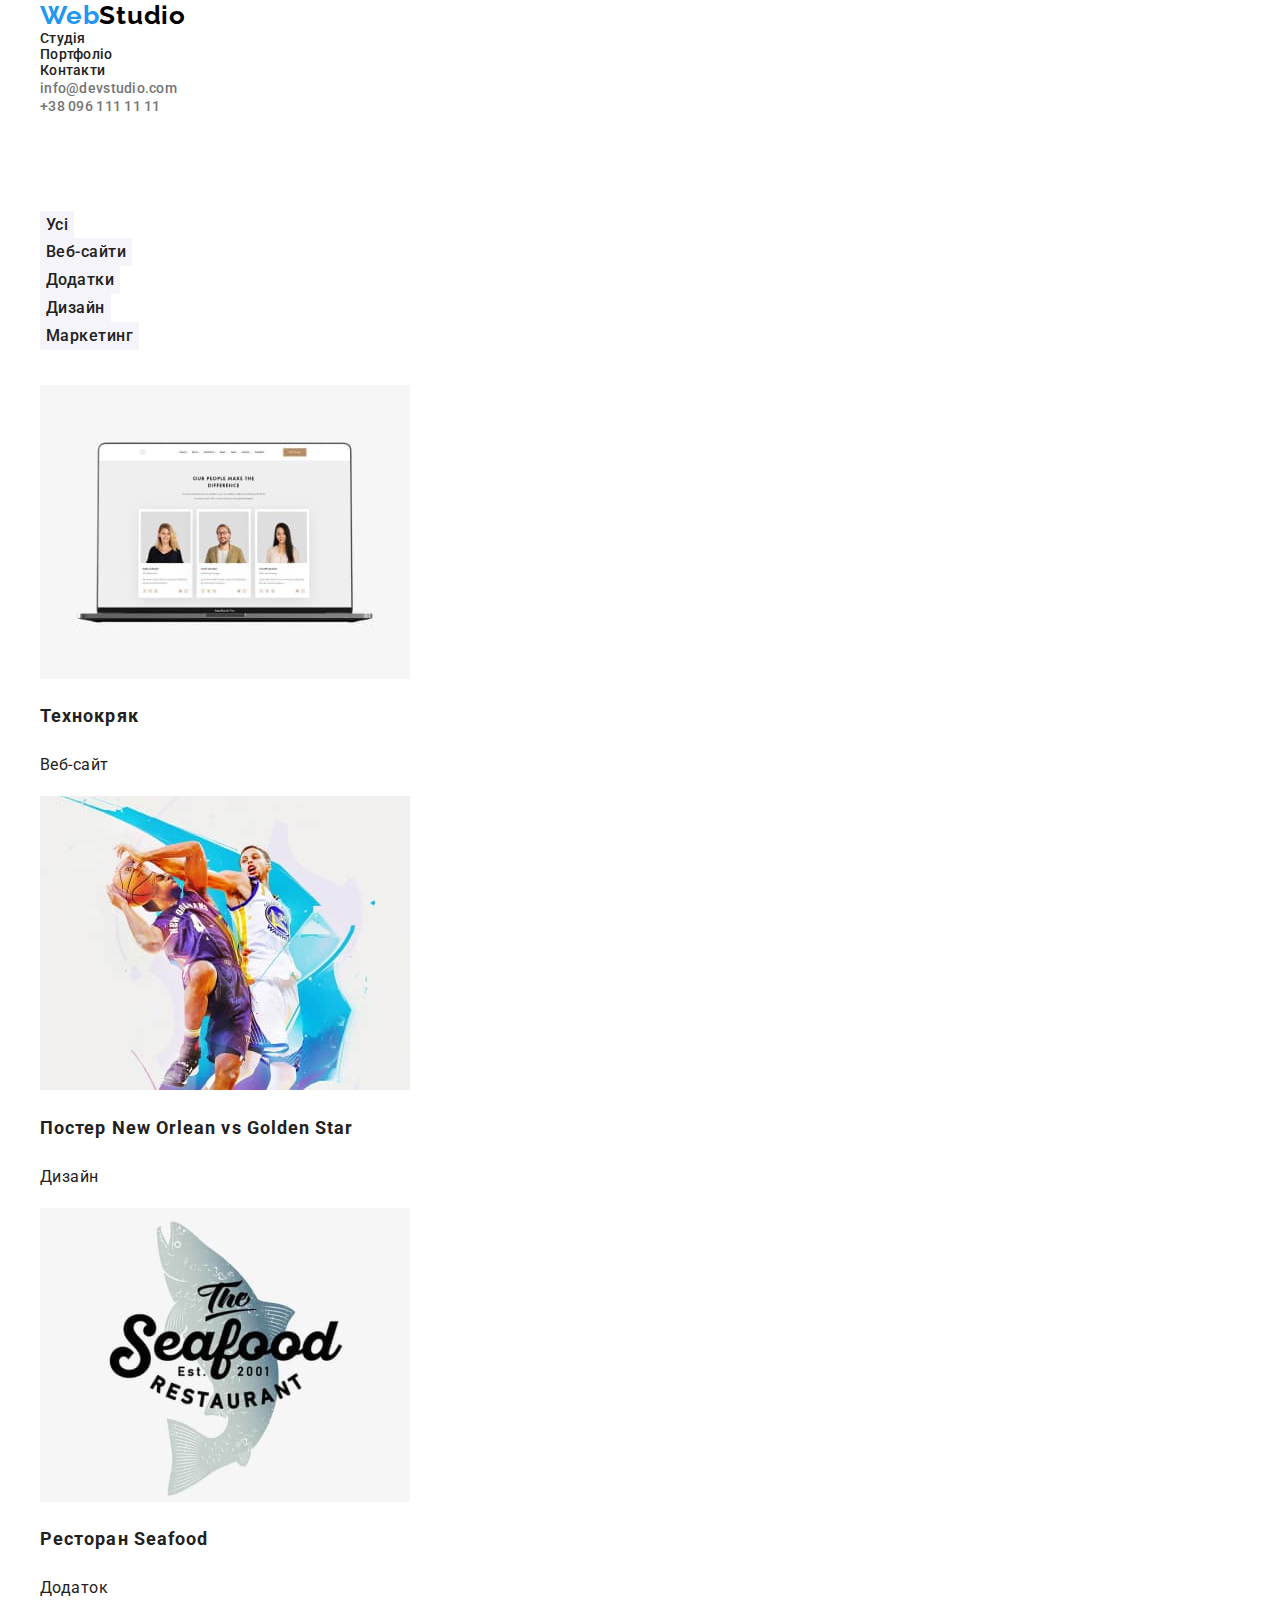
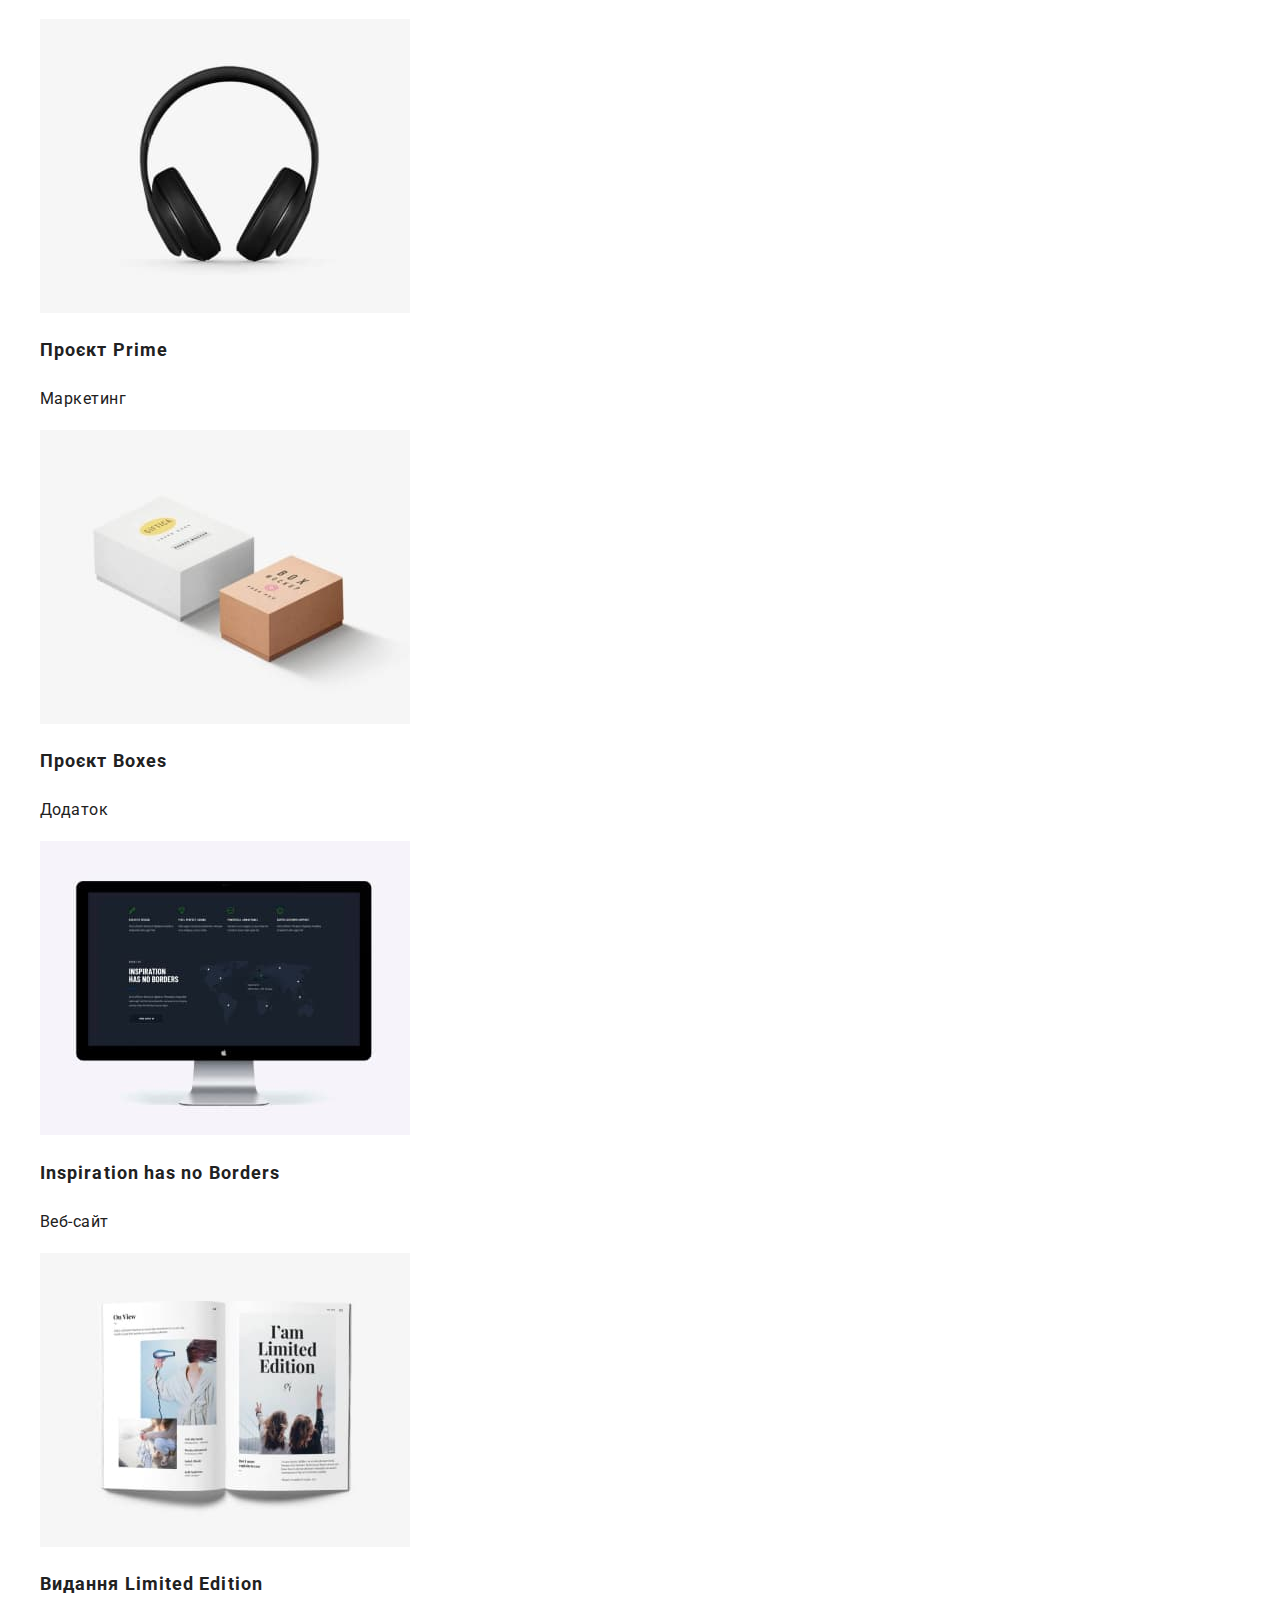
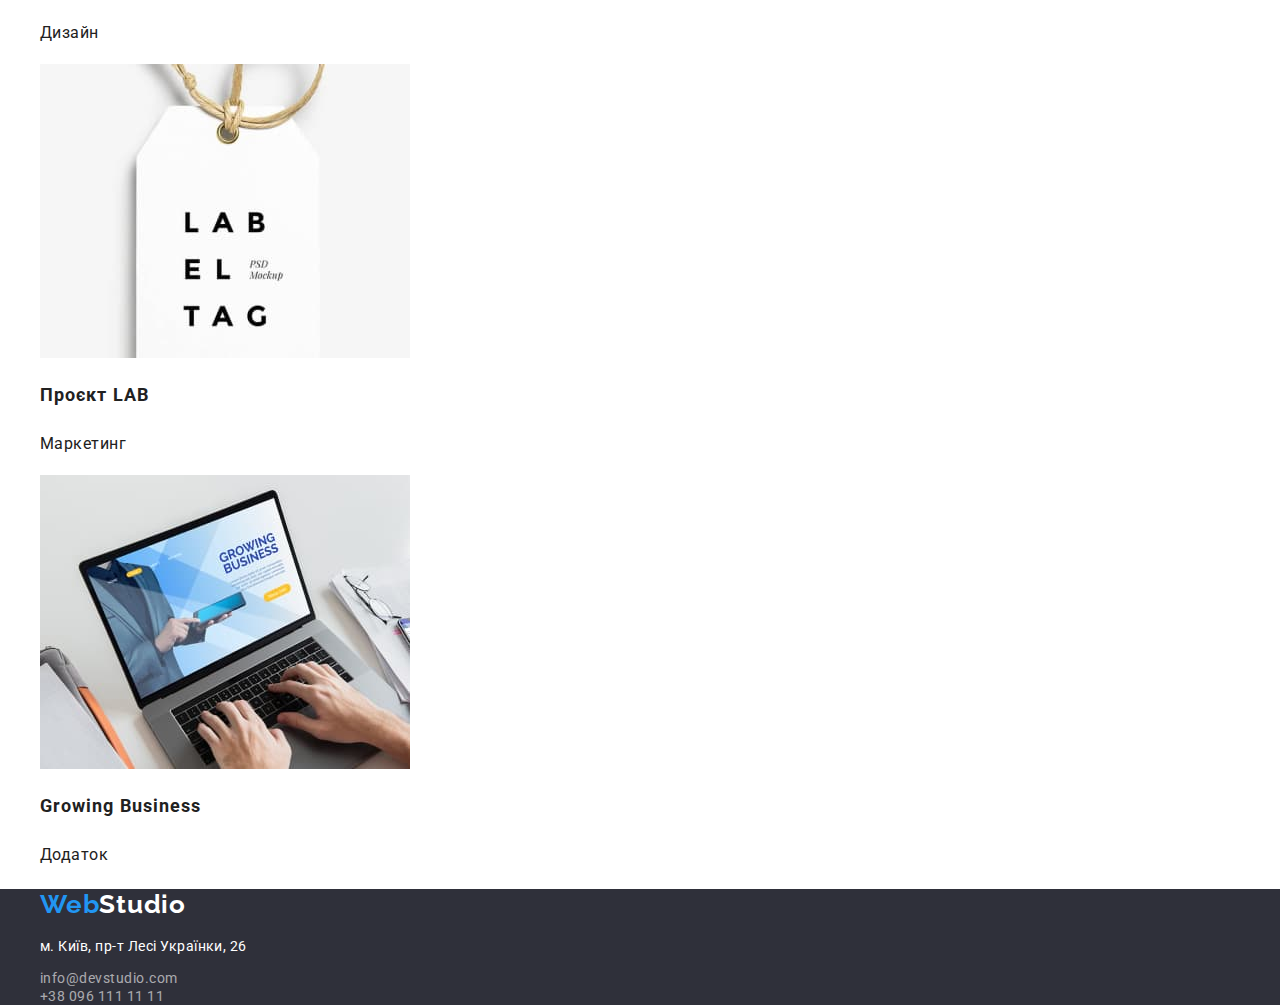
==== portfolio.html @ ba7f10b1 "update index.html, portfolio.html, styles.css" ====
<!DOCTYPE html>
<html lang="uk">
<head>
    <meta charset="UTF-8">
    <meta http-equiv="X-UA-Compatible" content="IE=edge">
    <meta name="viewport" content="width=device-width, initial-scale=1.0">
    <title>portfolio</title>
    <link href="https://fonts.googleapis.com/css2?family=Raleway:wght@700&family=Roboto:wght@400;500;700;900&display=swap"
      rel="stylesheet">
    <link rel="stylesheet" href="https://cdnjs.cloudflare.com/ajax/libs/modern-normalize/1.1.0/modern-normalize.min.css">
    <link rel="stylesheet" href="./css/styles.css">
</head>
<body>
  <header>

    <div class="header">
      <div class="container">
        <nav class="site-nav-link">
          <a href="./index.html" class="logo">Web<span class="logo-studio">Studio</span></a>
          <ul>
            <li><a href="./index.html" class="nav-page">Студія</a></li>
            <li><a href="./portfolio.html" class="nav-studio">Портфоліо</a></li>
            <li><a href="Контакти" class="nav-page">Контакти</a></li>
          </ul>
        </nav>
      </div>
      <div class="container">
        <ul>
          <li><a href="mailto:info@devstudio.com" class="contakt-link">info@devstudio.com</a></li>
          <li><a href="tel:+380961111111" class="contakt-link">+38 096 111 11 11</a></li>
        </ul>
      </div>
    </div>
    
  </header>
  <section>
    <div class="container">
      <ul class="portfolio-filters">
        <li>
          <button type="button" class="button-portfolio">Усі</button>
        </li>
        <li>
          <button type="button" class="button-portfolio">Веб-сайти</button>
        </li>
        <li>
          <button type="button" class="button-portfolio">Додатки</button>
        </li>
        <li>
          <button type="button" class="button-portfolio">Дизайн</button>
        </li>
        <li>
          <button type="button" class="button-portfolio">Маркетинг</button>
        </li>
      </ul>
    </div>
    <div class="container">
      <ul>
        <li>
          <img src="./img/portfolio1.jpg" alt="веб-сайт" width="370">
          <h2 class="section-project">Технокряк</h2>
          <p class="project-text">Веб-сайт</p>
        </li>
        <li>
          <img src="./img/portfolio2.jpg" alt="постер з баскетболістами" width="370">
          <h2 class="section-project">Постер New Orlean vs Golden Star</h2>
          <p class="project-text">Дизайн</p>
        </li>
        <li>
          <img src="./img/portfolio3.jpg" alt="емблема ресторану" width="370">
          <h2 class="section-project">Ресторан Seafood</h2>
          <p class="project-text">Додаток</p>
        </li>
        <li>
          <img src="./img/portfolio4.jpg" alt="чорні навушники" width="370">
          <h2 class="section-project">Проєкт Prime</h2>
          <p class="project-text">Маркетинг</p>
        </li>
        <li>
          <img src="./img/portfolio5.jpg" alt="дві коробки" width="370">
          <h2 class="section-project">Проєкт Boxes</h2>
          <p class="project-text">Додаток</p>
        </li>
        <li>
          <img src="./img/portfolio6.jpg" alt="монітор комп'ютера" width="370">
          <h2 class="section-project">Inspiration has no Borders</h2>
          <p class="project-text">Веб-сайт</p>
        </li>
        <li>
          <img src="./img/portfolio7.jpg" alt="розгорнутий журнал" width="370">
          <h2 class="section-project">Видання Limited Edition</h2>
          <p class="project-text">Дизайн</p>
        </li>
        <li>
          <img src="./img/portfolio8.jpg" alt="бірка з надписом label tag" width="370">
          <h2 class="section-project">Проєкт LAB</h2>
          <p class="project-text">Маркетинг</p>
        </li>
        <li>
          <img src="./img/portfolio9.jpg" alt="руки працюють на ноутбуці" width="370">
          <h2 class="section-project">Growing Business</h2>
          <p class="project-text">Додаток</p>
        </li>
      </ul>
    </div>
  </section>
 <!--footer-->
  <footer class="footer">
    <div class="container">
      <h3><a href="./index.html" class="logo-footer">Web<span class="logo-studiof">Studio</span></a></h3>
      <address>
        <p class="footer-adress">м. Київ, пр-т Лесі Українки, 26</p>
        <ul>
          <li><a href="mailto:info@devstudio.com" class="footer-info">info@devstudio.com</a></li>
          <li><a href="tel:+380961111111" class="footer-info">+38 096 111 11 11</a></li>
        </ul>
      </address>
    </div>
  </footer>
</body>    
</html>
---- css/styles.css ----
:root {
    --color-logo: #000000;
    --color-text-primary: #212121;
    --color-text-secondary: #757575;
    --color-akcent: #2196F3;
    --color-text-footer: #ffffff99;
    --background-color-primary: #FFFFFF;
    --background-color-secondary: #F5F4FA;
    --background-color-akcent: #2F303A;
    --background-color-akcent-secondary: #188ce8;
}
body {
    color: var(--color-text-primary);
    background-color: var(--background-color-primary);
    font-family: Roboto, sans-serif;
    letter-spacing: 0.03em;
}
a {
    text-decoration: none;
}
ul {
    padding: 0;
    margin: 0;
    list-style: none;
}
.container {
    width: 1200px;
    margin-right: auto;
    margin-left: auto;
}
.logo {
    color: var(--color-akcent);
}
.logo-studio {
    color: var(--color-logo);
}
.logo,
.logo-studio
 {
    font-family: Raleway, sans-serif;
    font-weight: 700;
    font-size: 26px;
    line-height: 1.19;
    letter-spacing: 0.03em;
}
.main-button {
    display: inline-block;
    color: var(--background-color-primary);
    background-color: var(--color-akcent);
    box-shadow: 0px 4px 4px rgba(0, 0, 0, 0.15);
    border: none;
    border-radius: 4px;
    cursor: pointer;
    font-family: inherit;
    font-weight: 700;
    font-size: 16px;
    line-height: 1.87;
    letter-spacing: 0.06em;
}
.main-button:hover,
.main-button:focus {
    background-color: var(--background-color-akcent-secondary);
}
/* contacts */
.contakt-link {
    color: var(--color-text-secondary);
    font-weight: 500;
    font-size: 14px;
    line-height: 1.14;
    letter-spacing: 0.02em;
}
.contakt-link:hover {
    color: var(--color-akcent);
}
.contakt-link:focus {
    color: var(--color-akcent);
}
/* site nav */
.site-nav-link {
    font-weight: 500;
    font-size: 14px;
    line-height: 1.14;
    letter-spacing: 0.02em;
}
.nav-studio,
.nav-page {
    color: var(--color-text-primary);
}
.nav-studio:hover,
.nav-studio:focus {
    color: var(--color-akcent);
}
.nav-page:hover,
.nav-page:focus {
    color: var(--color-akcent);
}
.nav-studio:visited {
    color: var(--color-akcent);
}
/* main */
.main {
    margin-bottom: 95px;
}
.main, 
.footer {
    background-color: var(--background-color-akcent);
}
.main-title {
    text-align: center;
    margin-top: 0;
    margin-bottom: 30px;
    color: var(--background-color-primary);
    font-weight: 900;
    font-size: 44px;
    line-height: 1.36;
    letter-spacing: 0.06em;
    text-transform: uppercase;
}
.button {
    color: var(--background-color-primary);
    background-color: var(--background-color-secondary);
    cursor: pointer;
}
/*features*/
.features {
    margin-bottom: 95px;
}
.features-title {
    font-size: 14px;
    line-height: 16px;
    text-transform: uppercase;
}
.section-text {
    color: var(--color-text-secondary);
    font-size: 14px;
    line-height: 1.71;
}
/* what we do */
.what-we-do {
    margin-bottom: 95px;
}
.section-title {
    margin-top: 0;
    margin-bottom: 0;
    color: var(--color-text-primary);
    font-size: 36px;
    line-height: 1.16;
    text-align: center;
}
/* our team */
.section {
    background-color: var(--background-color-secondary);
}
.section-image {
    background-color: var(--background-color-primary);
}
.members-name {
    margin-top: 0;
    margin-bottom: 0;
    color: var(--color-text-primary);
    font-weight: 500;
    font-size: 16px;
    line-height: 1.19;
    text-align: center;
}
.section-position {
    margin-top: 0;
    margin-bottom: 0;
    color: var(--color-text-secondary);
    font-size: 16px;
    line-height: 1.19;
    text-align: center;
}
/* portfolio */
.header {
    margin-bottom: 95px;
}
.portfolio-filters {
    display: inline-block;
    margin-bottom: 35px;
}
.button-portfolio {
    color: var(--color-text-primary);
    background-color: var(--background-color-secondary);
    font-family: inherit;
    border: none;
    font-weight: 500;
    font-size: 16px;
    line-height: 1.62;
    letter-spacing: 0.03em;
    cursor: pointer;
}
.button-portfolio:hover,
.button-portfolio:focus {
    color: var(--background-color-primary);
    background-color: var(--color-akcent);
}
.section-project {
    font-size: 18px;
    line-height: 2;
    letter-spacing: 0.06em;
}
.project-text {
    font-size: 16px;
    line-height: 1.87;
    letter-spacing: 0.03em;
}
 /* footer */
 .footer-title {
    margin-top: 0;
    margin-bottom: 0;
 }
.logo-footer {
    color: var(--color-akcent);
}
.logo-studiof {
    color: var(--background-color-primary);
}
.logo-footer,
.logo-studiof {
    font-family: Raleway, sans-serif;
    font-weight: 700;
    font-size: 26px;
    line-height: 1.19;
    letter-spacing: 0.03em;
}
.footer-adress {
    color: var(--background-color-primary);
    font-style: normal;
    font-size: 14px;
    line-height: 1.14;
}
.footer-info {
    color: var(--color-text-footer);
    font-style: normal;
    font-weight: 400;
    font-size: 14px;
    line-height: 1.14;
}
.footer-info:hover,
.footer-info:focus {
    color: var(--color-akcent);
}
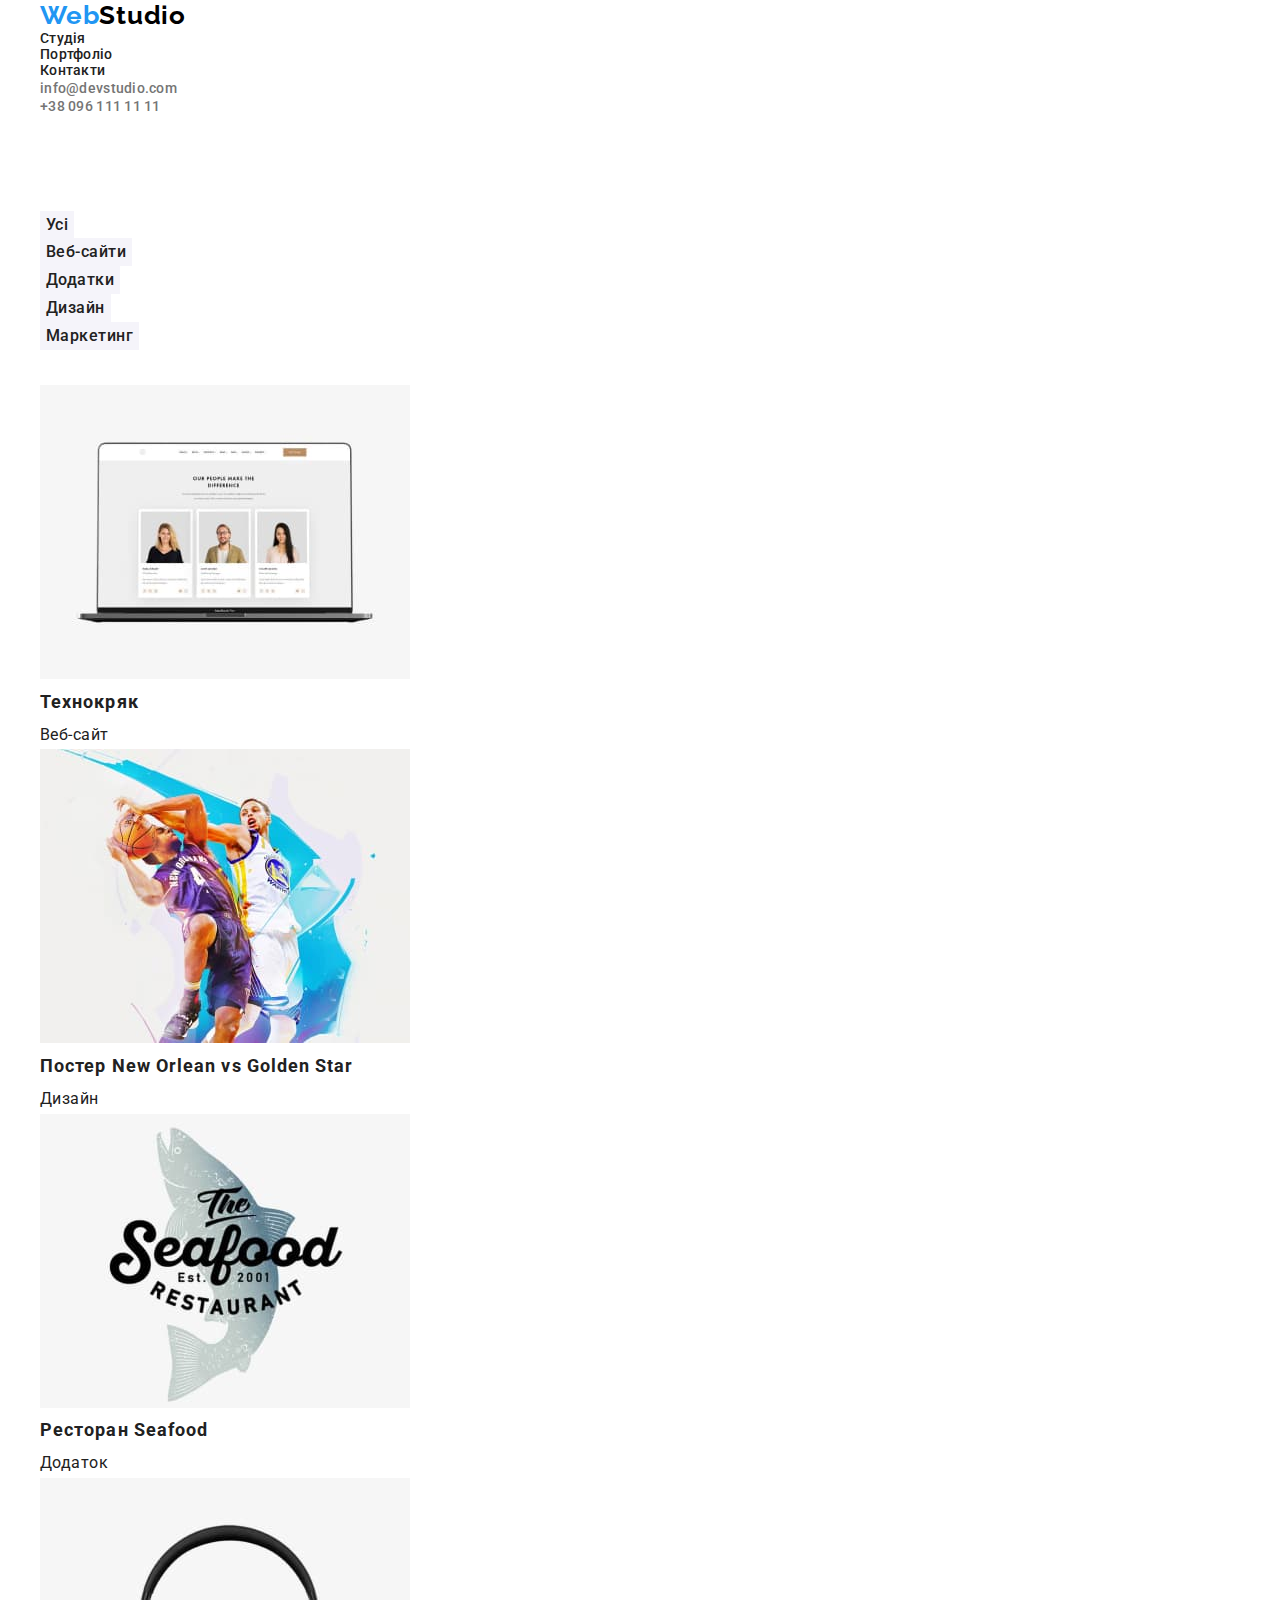
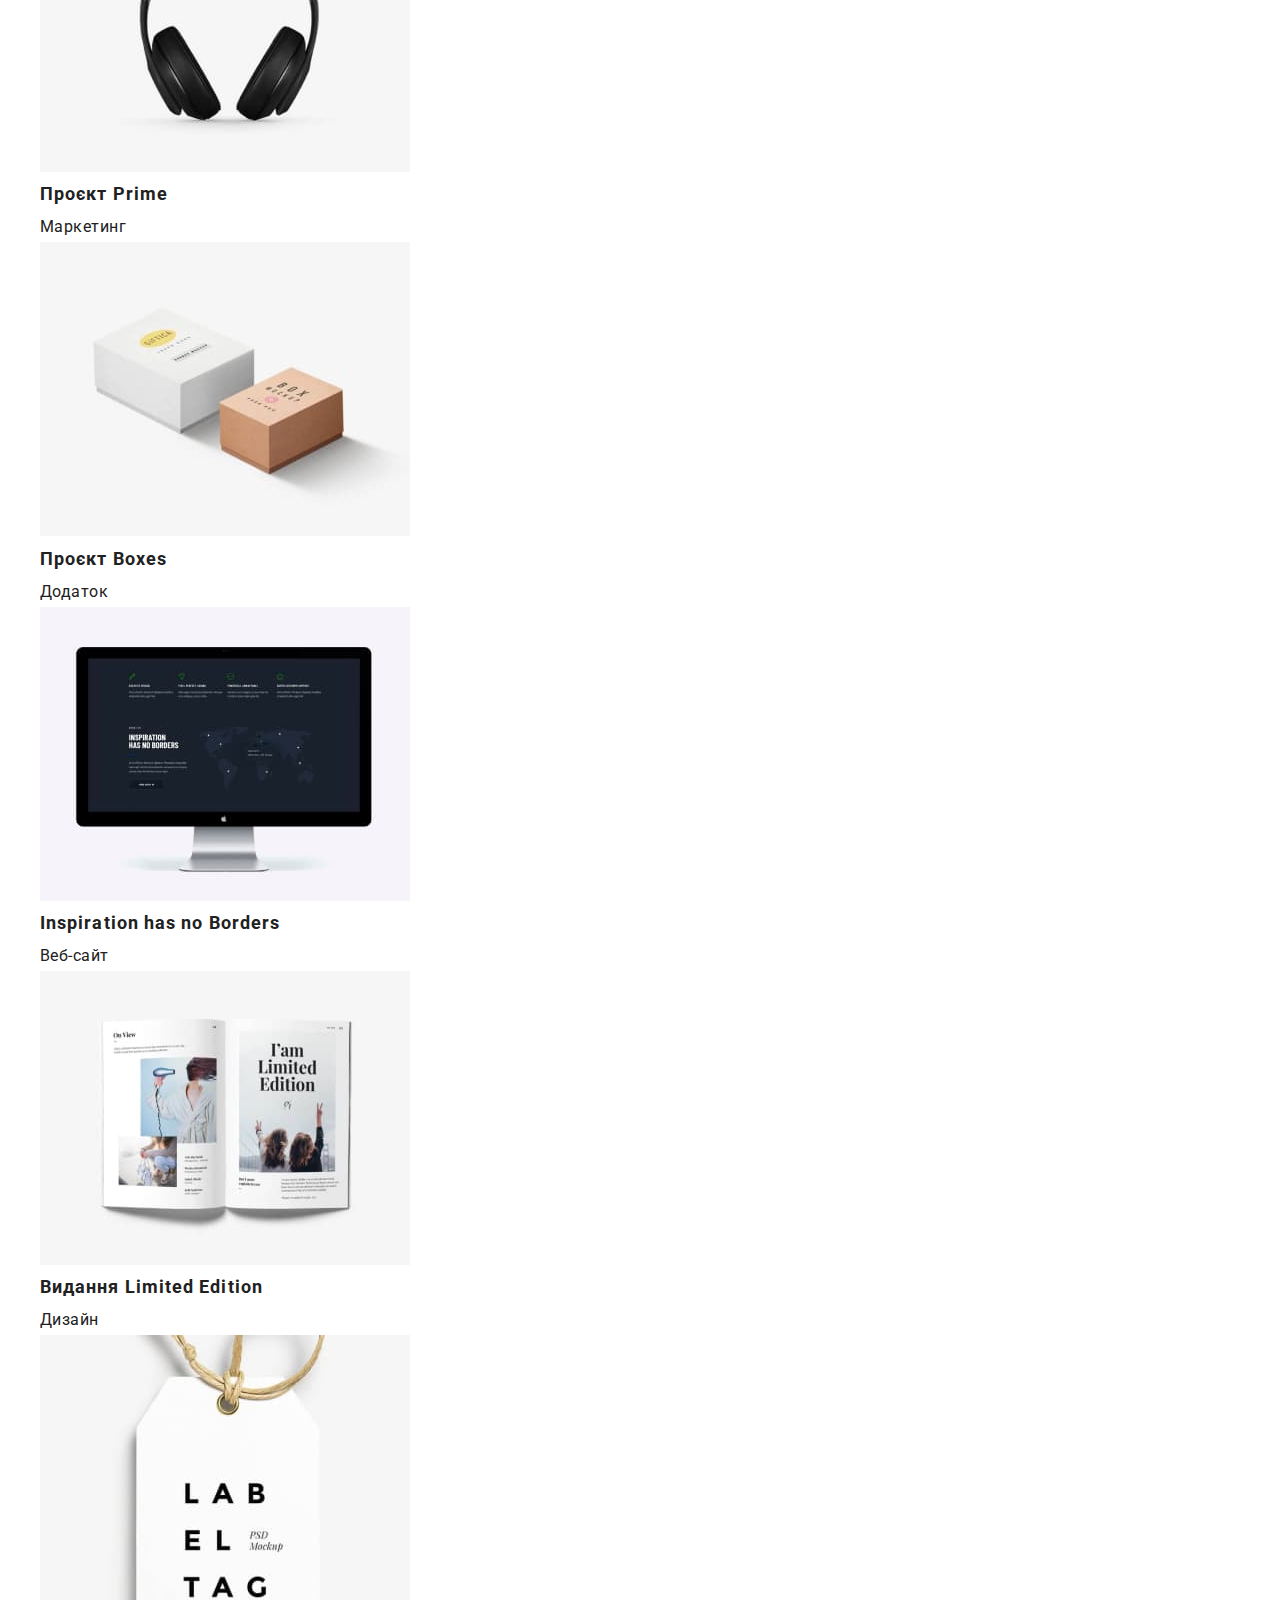
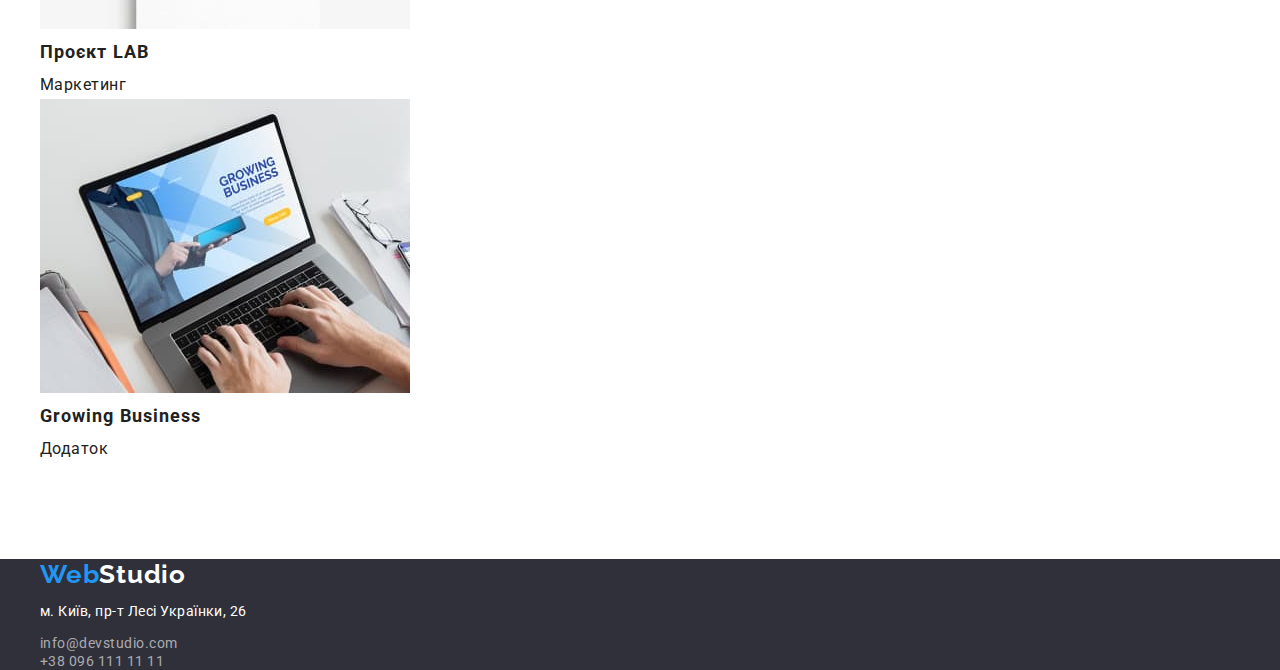
==== commit ef87243c: "update styles.css" ====
--- a/portfolio.html
+++ b/portfolio.html
@@ -12,7 +12,6 @@
 </head>
 <body>
   <header>
-
     <div class="header">
       <div class="container">
         <nav class="site-nav-link">
@@ -31,9 +30,8 @@
         </ul>
       </div>
     </div>
-    
   </header>
-  <section>
+  <section class="portfolio">
     <div class="container">
       <ul class="portfolio-filters">
         <li>
@@ -106,7 +104,7 @@
  <!--footer-->
   <footer class="footer">
     <div class="container">
-      <h3><a href="./index.html" class="logo-footer">Web<span class="logo-studiof">Studio</span></a></h3>
+      <h3 class="footer-title"><a href="./index.html" class="logo-footer">Web<span class="logo-studiof">Studio</span></a></h3>
       <address>
         <p class="footer-adress">м. Київ, пр-т Лесі Українки, 26</p>
         <ul>
--- a/css/styles.css
+++ b/css/styles.css
@@ -172,6 +172,9 @@
     text-align: center;
 }
 /* portfolio */
+.portfolio {
+    margin-bottom: 95px;
+}
 .header {
     margin-bottom: 95px;
 }
@@ -196,11 +199,15 @@
     background-color: var(--color-akcent);
 }
 .section-project {
+    margin-top: 0;
+    margin-bottom: 0;
     font-size: 18px;
     line-height: 2;
     letter-spacing: 0.06em;
 }
 .project-text {
+    margin-top: 0;
+    margin-bottom: 0;
     font-size: 16px;
     line-height: 1.87;
     letter-spacing: 0.03em;
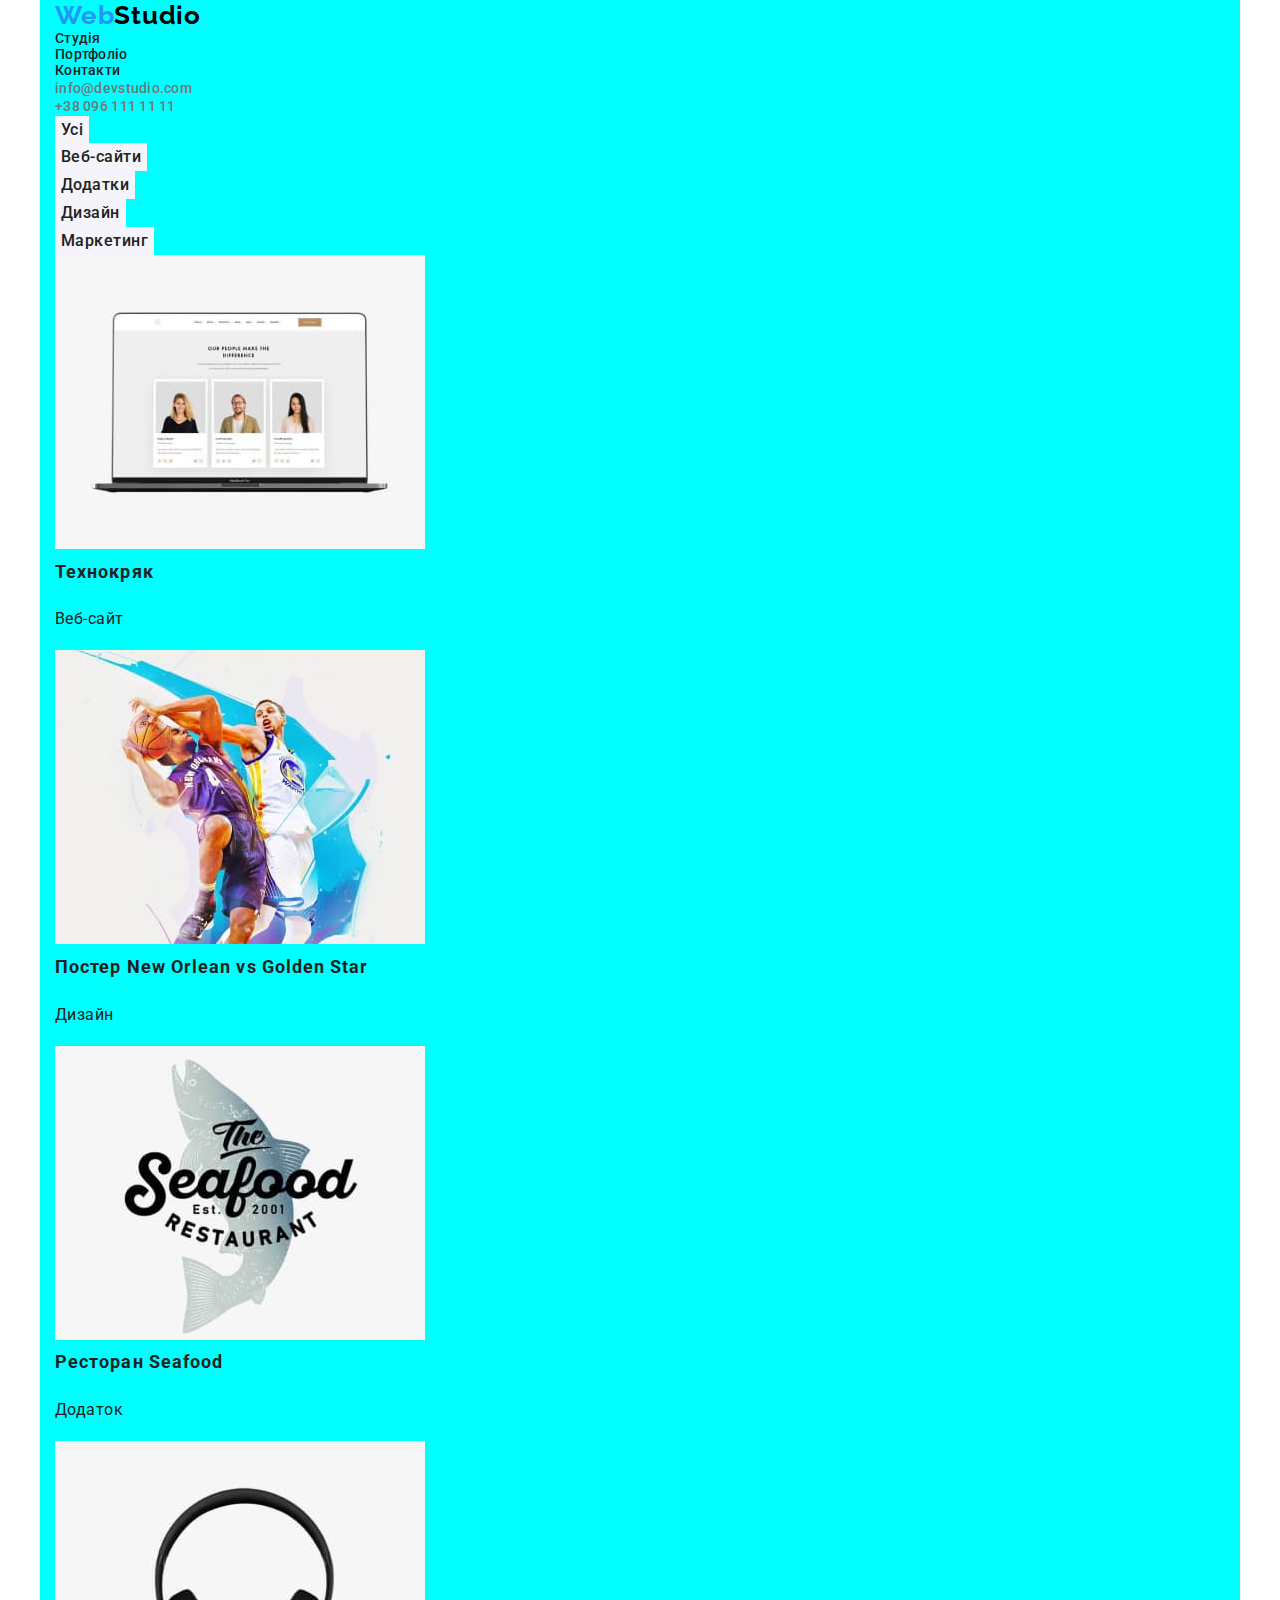
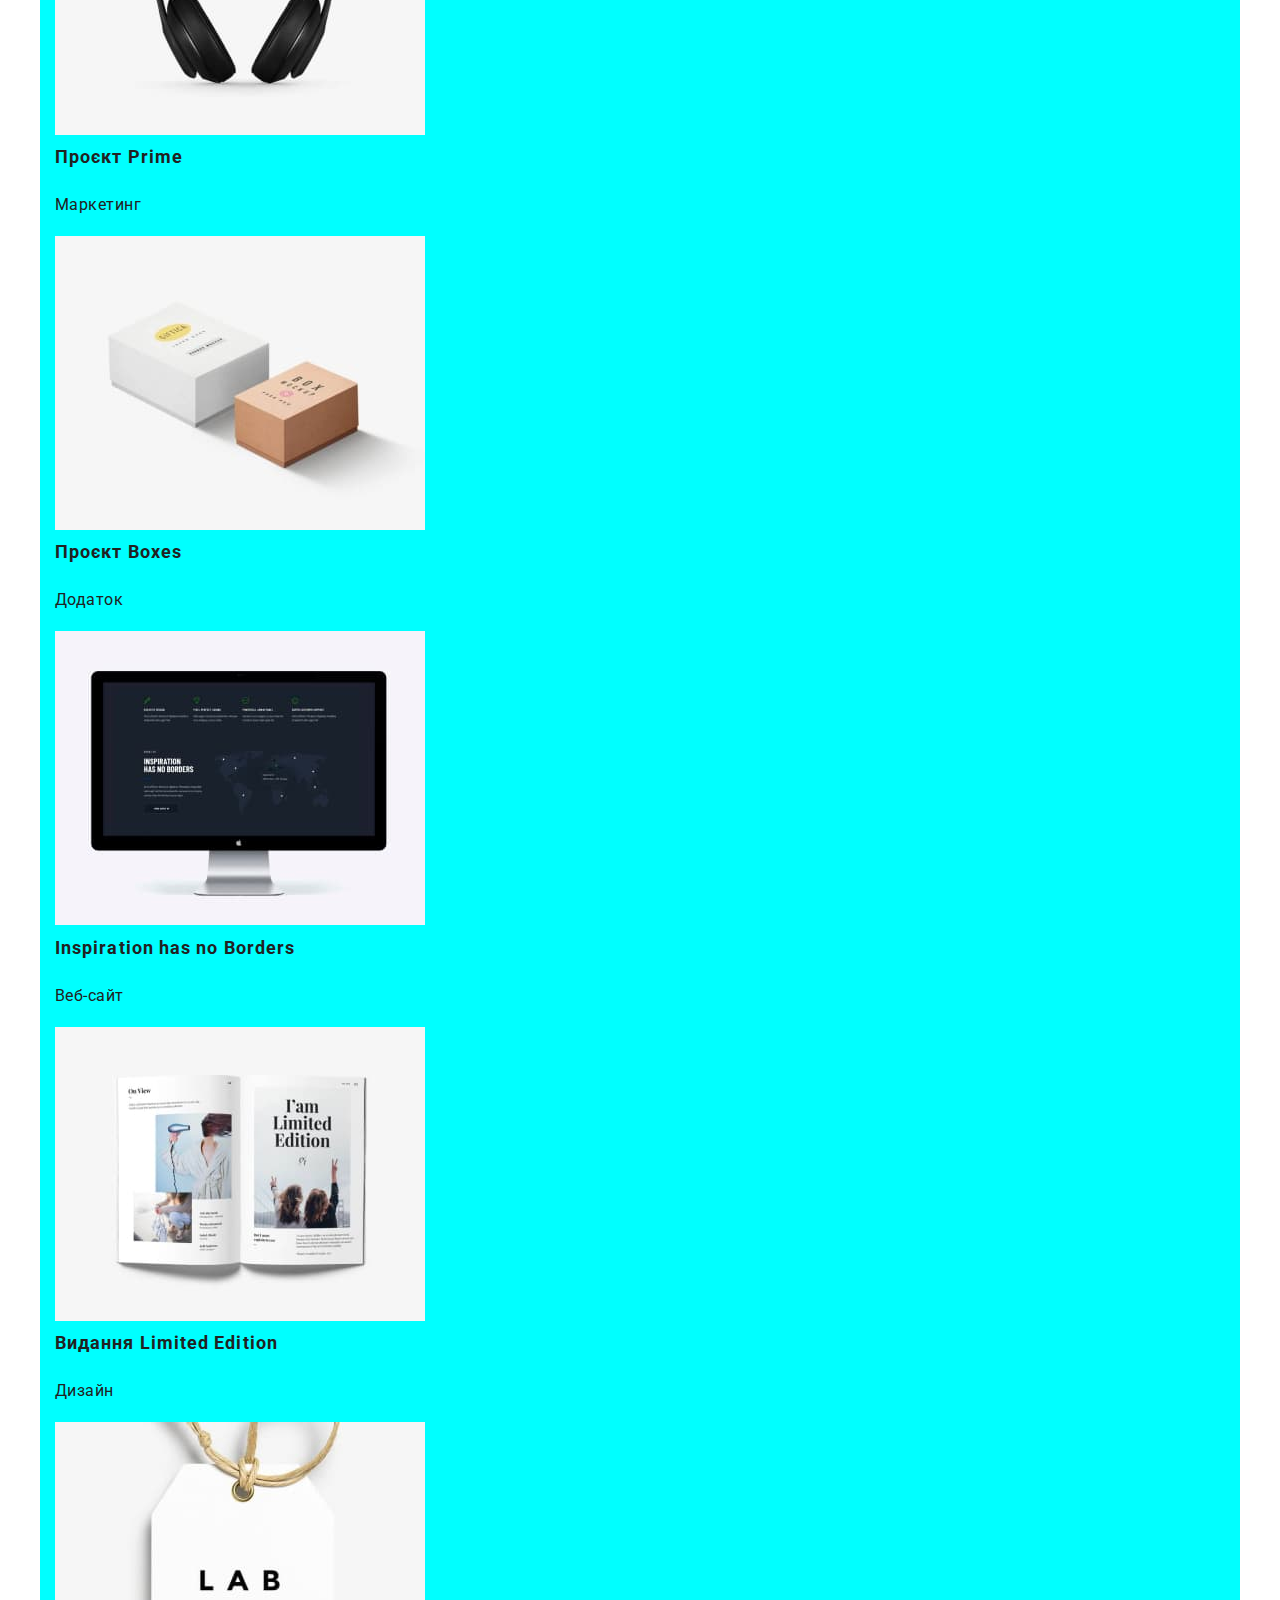
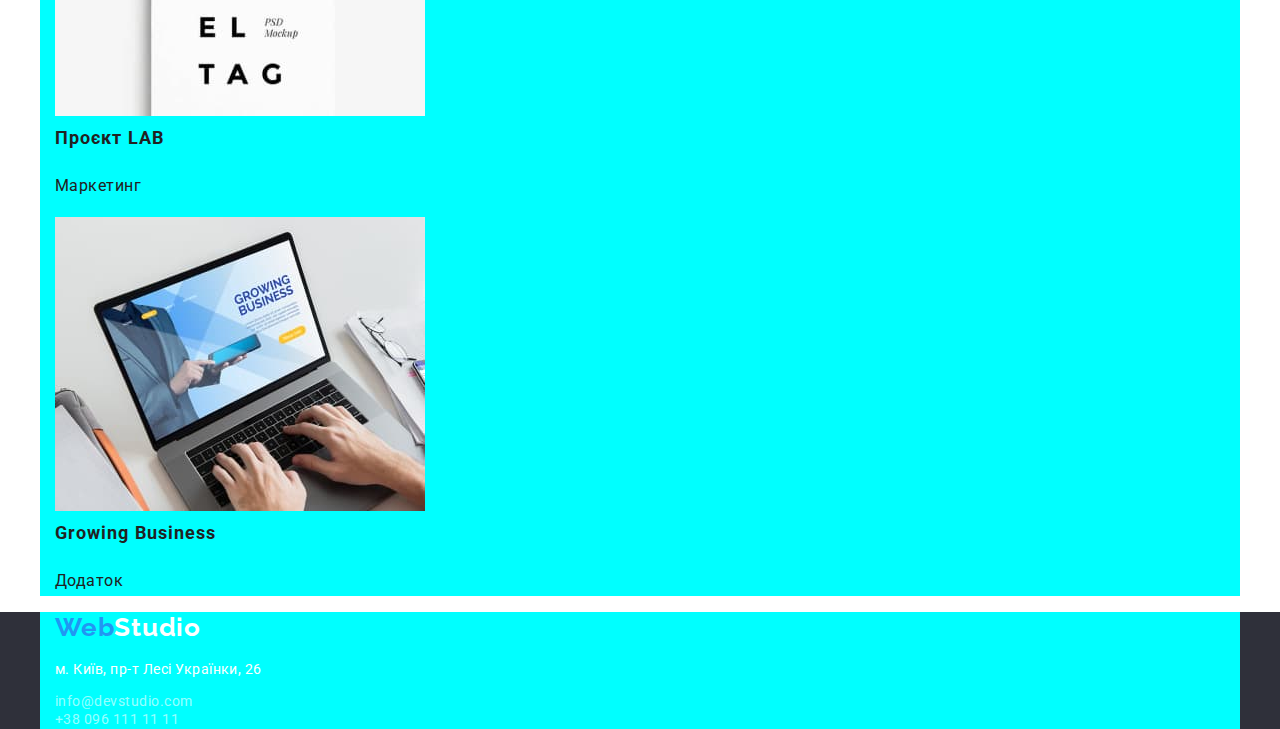
==== commit 5c5d6281: "added class container" ====
--- a/portfolio.html
+++ b/portfolio.html
@@ -1,39 +1,37 @@
 <!DOCTYPE html>
 <html lang="uk">
+
 <head>
-    <meta charset="UTF-8">
-    <meta http-equiv="X-UA-Compatible" content="IE=edge">
-    <meta name="viewport" content="width=device-width, initial-scale=1.0">
-    <title>portfolio</title>
-    <link href="https://fonts.googleapis.com/css2?family=Raleway:wght@700&family=Roboto:wght@400;500;700;900&display=swap"
-      rel="stylesheet">
-    <link rel="stylesheet" href="https://cdnjs.cloudflare.com/ajax/libs/modern-normalize/1.1.0/modern-normalize.min.css">
-    <link rel="stylesheet" href="./css/styles.css">
+  <meta charset="UTF-8">
+  <meta http-equiv="X-UA-Compatible" content="IE=edge">
+  <meta name="viewport" content="width=device-width, initial-scale=1.0">
+  <title>portfolio</title>
+  <link href="https://fonts.googleapis.com/css2?family=Raleway:wght@700&family=Roboto:wght@400;500;700;900&display=swap"
+    rel="stylesheet">
+  <link rel="stylesheet" href="https://cdnjs.cloudflare.com/ajax/libs/modern-normalize/1.1.0/modern-normalize.min.css">
+  <link rel="stylesheet" href="./css/styles.css">
 </head>
+
 <body>
   <header>
-    <div class="header">
-      <div class="container">
-        <nav class="site-nav-link">
-          <a href="./index.html" class="logo">Web<span class="logo-studio">Studio</span></a>
-          <ul>
-            <li><a href="./index.html" class="nav-page">Студія</a></li>
-            <li><a href="./portfolio.html" class="nav-studio">Портфоліо</a></li>
-            <li><a href="Контакти" class="nav-page">Контакти</a></li>
-          </ul>
-        </nav>
-      </div>
-      <div class="container">
+    <div class="container">
+      <nav class="site-nav-link">
+        <a href="./index.html" class="logo">Web<span class="logo-studio">Studio</span></a>
         <ul>
-          <li><a href="mailto:info@devstudio.com" class="contakt-link">info@devstudio.com</a></li>
-          <li><a href="tel:+380961111111" class="contakt-link">+38 096 111 11 11</a></li>
+          <li><a href="./index.html" class="nav-page">Студія</a></li>
+          <li><a href="./portfolio.html" class="nav-studio">Портфоліо</a></li>
+          <li><a href="Контакти" class="nav-page">Контакти</a></li>
         </ul>
-      </div>
+      </nav>
+      <ul>
+        <li><a href="mailto:info@devstudio.com" class="contakt-link">info@devstudio.com</a></li>
+        <li><a href="tel:+380961111111" class="contakt-link">+38 096 111 11 11</a></li>
+      </ul>
     </div>
   </header>
-  <section class="portfolio">
+  <section>
     <div class="container">
-      <ul class="portfolio-filters">
+      <ul>
         <li>
           <button type="button" class="button-portfolio">Усі</button>
         </li>
@@ -101,10 +99,10 @@
       </ul>
     </div>
   </section>
- <!--footer-->
+  <!--footer-->
   <footer class="footer">
     <div class="container">
-      <h3 class="footer-title"><a href="./index.html" class="logo-footer">Web<span class="logo-studiof">Studio</span></a></h3>
+      <h3><a href="./index.html" class="logo-footer">Web<span class="logo-studiof">Studio</span></a></h3>
       <address>
         <p class="footer-adress">м. Київ, пр-т Лесі Українки, 26</p>
         <ul>
@@ -114,6 +112,5 @@
       </address>
     </div>
   </footer>
-</body>    
-</html>
-    +</body>
+</html>--- a/css/styles.css
+++ b/css/styles.css
@@ -14,37 +14,52 @@
     background-color: var(--background-color-primary);
     font-family: Roboto, sans-serif;
     letter-spacing: 0.03em;
+    
 }
 a {
     text-decoration: none;
 }
 ul {
+    list-style: none;
+    margin: 0;
     padding: 0;
-    margin: 0;
-    list-style: none;
+}
+h1,
+h2,
+h3,
+h4,
+h5,
+h6,
+p {
+    margin-top: 0;
 }
 .container {
     width: 1200px;
+    margin-left: auto;
     margin-right: auto;
-    margin-left: auto;
-}
+    padding-left: 15px;
+    padding-right: 15px;
+    background-color: aqua;
+}
+
 .logo {
     color: var(--color-akcent);
 }
+
 .logo-studio {
     color: var(--color-logo);
 }
+
 .logo,
-.logo-studio
- {
+.logo-studio {
     font-family: Raleway, sans-serif;
     font-weight: 700;
     font-size: 26px;
     line-height: 1.19;
     letter-spacing: 0.03em;
 }
+
 .main-button {
-    display: inline-block;
     color: var(--background-color-primary);
     background-color: var(--color-akcent);
     box-shadow: 0px 4px 4px rgba(0, 0, 0, 0.15);
@@ -57,10 +72,12 @@
     line-height: 1.87;
     letter-spacing: 0.06em;
 }
+
 .main-button:hover,
 .main-button:focus {
     background-color: var(--background-color-akcent-secondary);
 }
+
 /* contacts */
 .contakt-link {
     color: var(--color-text-secondary);
@@ -69,12 +86,15 @@
     line-height: 1.14;
     letter-spacing: 0.02em;
 }
+
 .contakt-link:hover {
     color: var(--color-akcent);
 }
+
 .contakt-link:focus {
     color: var(--color-akcent);
 }
+
 /* site nav */
 .site-nav-link {
     font-weight: 500;
@@ -82,106 +102,94 @@
     line-height: 1.14;
     letter-spacing: 0.02em;
 }
+
 .nav-studio,
 .nav-page {
     color: var(--color-text-primary);
 }
+
 .nav-studio:hover,
 .nav-studio:focus {
     color: var(--color-akcent);
 }
+
 .nav-page:hover,
 .nav-page:focus {
     color: var(--color-akcent);
 }
+
 .nav-studio:visited {
     color: var(--color-akcent);
 }
+
 /* main */
-.main {
-    margin-bottom: 95px;
-}
-.main, 
+.main,
 .footer {
     background-color: var(--background-color-akcent);
 }
+
 .main-title {
-    text-align: center;
-    margin-top: 0;
-    margin-bottom: 30px;
     color: var(--background-color-primary);
     font-weight: 900;
     font-size: 44px;
     line-height: 1.36;
+    text-align: center;
     letter-spacing: 0.06em;
     text-transform: uppercase;
 }
+
 .button {
     color: var(--background-color-primary);
     background-color: var(--background-color-secondary);
     cursor: pointer;
 }
+
 /*features*/
-.features {
-    margin-bottom: 95px;
-}
 .features-title {
     font-size: 14px;
     line-height: 16px;
     text-transform: uppercase;
 }
+
 .section-text {
     color: var(--color-text-secondary);
     font-size: 14px;
     line-height: 1.71;
 }
+
 /* what we do */
-.what-we-do {
-    margin-bottom: 95px;
-}
 .section-title {
-    margin-top: 0;
-    margin-bottom: 0;
     color: var(--color-text-primary);
     font-size: 36px;
     line-height: 1.16;
     text-align: center;
 }
+
 /* our team */
 .section {
     background-color: var(--background-color-secondary);
 }
+
 .section-image {
     background-color: var(--background-color-primary);
 }
+
 .members-name {
-    margin-top: 0;
-    margin-bottom: 0;
-    color: var(--color-text-primary);
-    font-weight: 500;
-    font-size: 16px;
-    line-height: 1.19;
-    text-align: center;
-}
+    color: var(--color-text-primary);
+    font-weight: 500;
+    font-size: 16px;
+    line-height: 1.19;
+    text-align: center;
+}
+
 .section-position {
-    margin-top: 0;
-    margin-bottom: 0;
     color: var(--color-text-secondary);
     font-size: 16px;
     line-height: 1.19;
     text-align: center;
 }
+
 /* portfolio */
-.portfolio {
-    margin-bottom: 95px;
-}
-.header {
-    margin-bottom: 95px;
-}
-.portfolio-filters {
-    display: inline-block;
-    margin-bottom: 35px;
-}
 .button-portfolio {
     color: var(--color-text-primary);
     background-color: var(--background-color-secondary);
@@ -193,36 +201,34 @@
     letter-spacing: 0.03em;
     cursor: pointer;
 }
+
 .button-portfolio:hover,
 .button-portfolio:focus {
     color: var(--background-color-primary);
     background-color: var(--color-akcent);
 }
+
 .section-project {
-    margin-top: 0;
-    margin-bottom: 0;
     font-size: 18px;
     line-height: 2;
     letter-spacing: 0.06em;
 }
+
 .project-text {
-    margin-top: 0;
-    margin-bottom: 0;
     font-size: 16px;
     line-height: 1.87;
     letter-spacing: 0.03em;
 }
- /* footer */
- .footer-title {
-    margin-top: 0;
-    margin-bottom: 0;
- }
+
+/* footer */
 .logo-footer {
     color: var(--color-akcent);
 }
+
 .logo-studiof {
     color: var(--background-color-primary);
 }
+
 .logo-footer,
 .logo-studiof {
     font-family: Raleway, sans-serif;
@@ -231,12 +237,14 @@
     line-height: 1.19;
     letter-spacing: 0.03em;
 }
+
 .footer-adress {
     color: var(--background-color-primary);
     font-style: normal;
     font-size: 14px;
     line-height: 1.14;
 }
+
 .footer-info {
     color: var(--color-text-footer);
     font-style: normal;
@@ -244,7 +252,8 @@
     font-size: 14px;
     line-height: 1.14;
 }
+
 .footer-info:hover,
 .footer-info:focus {
     color: var(--color-akcent);
-}
+}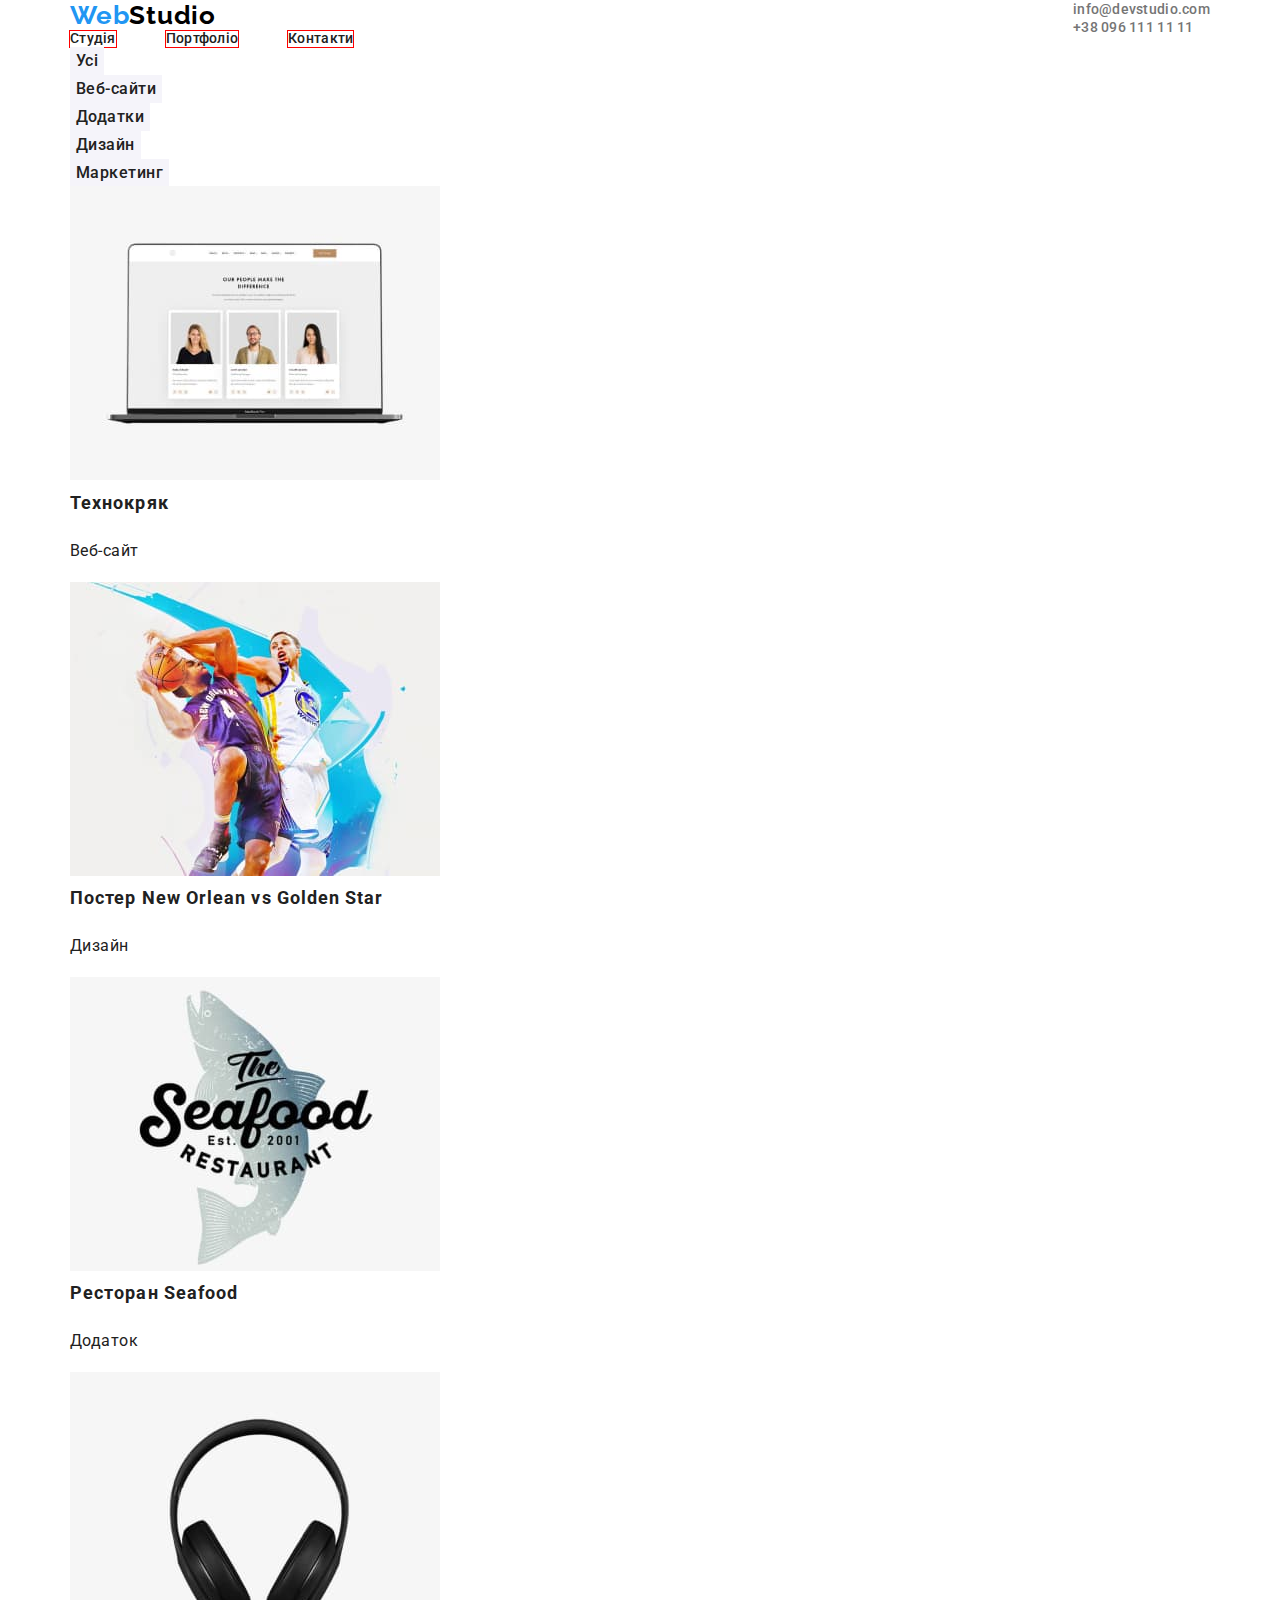
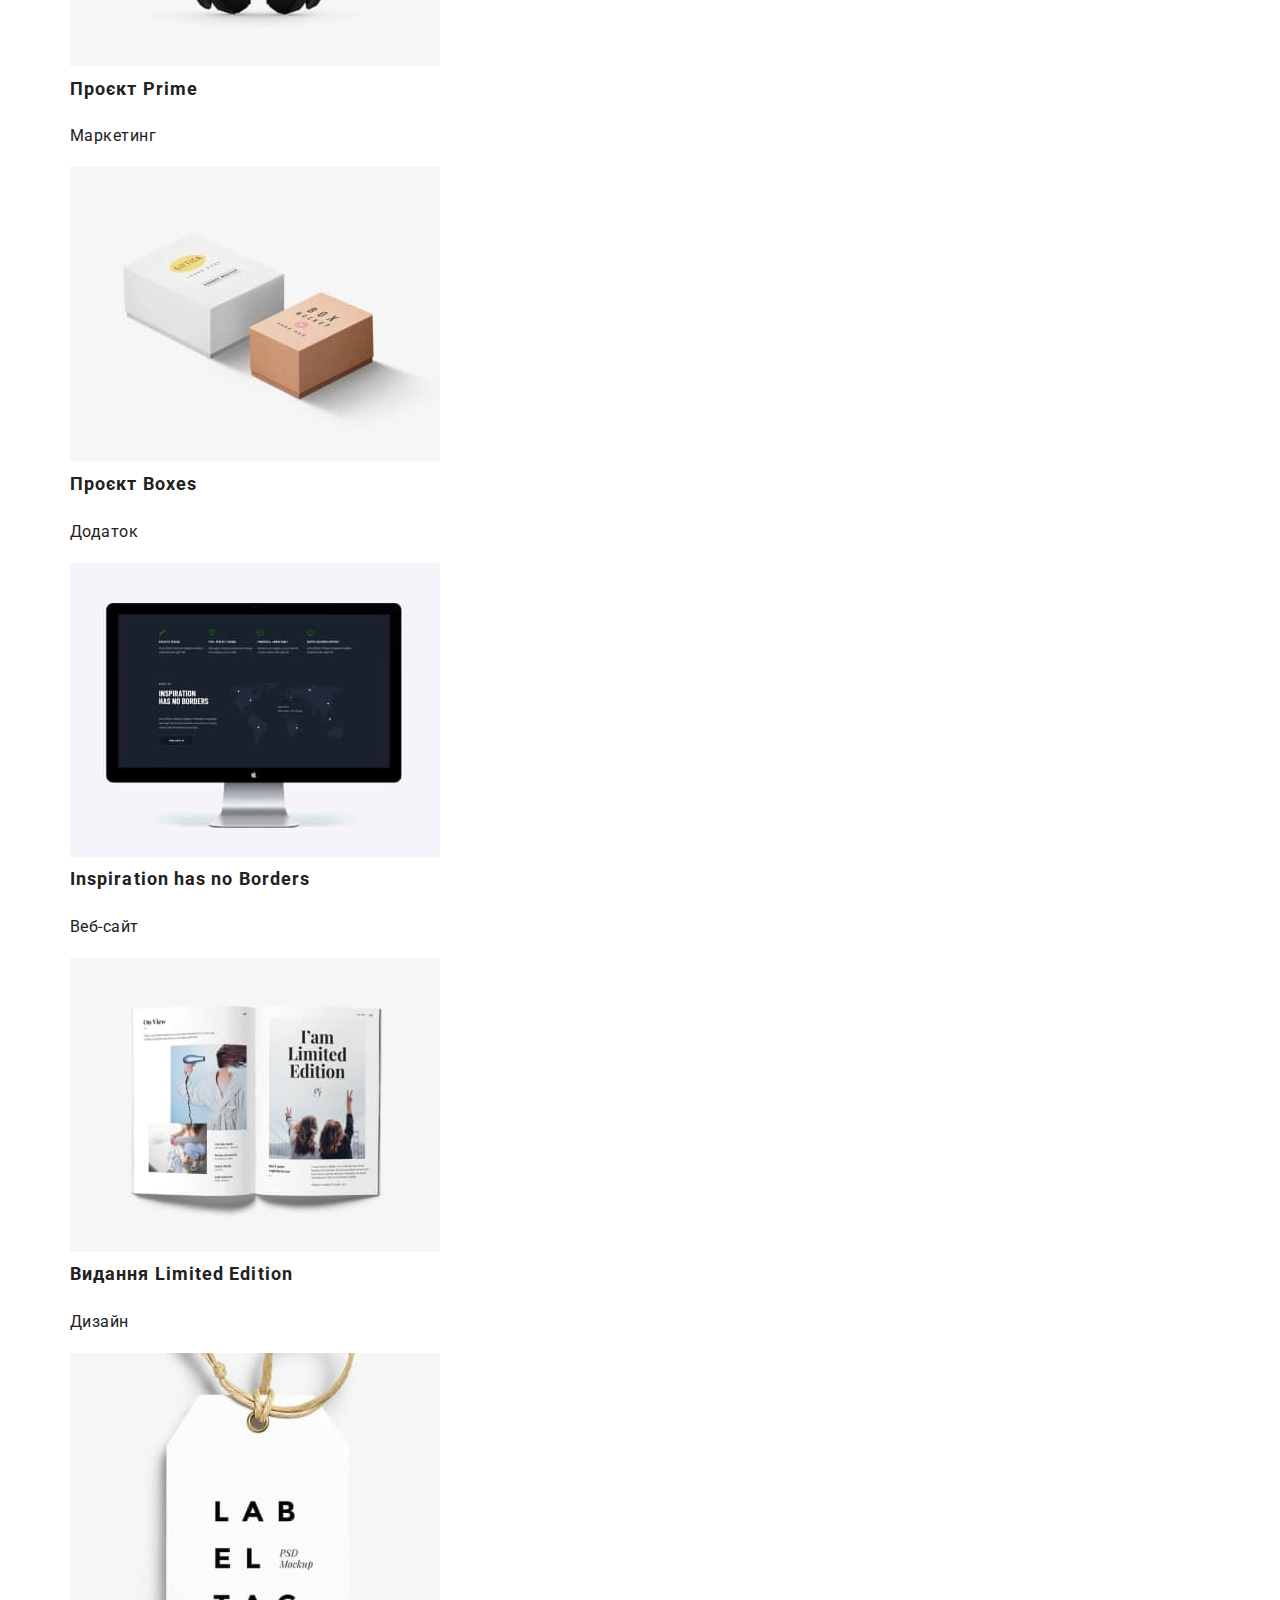
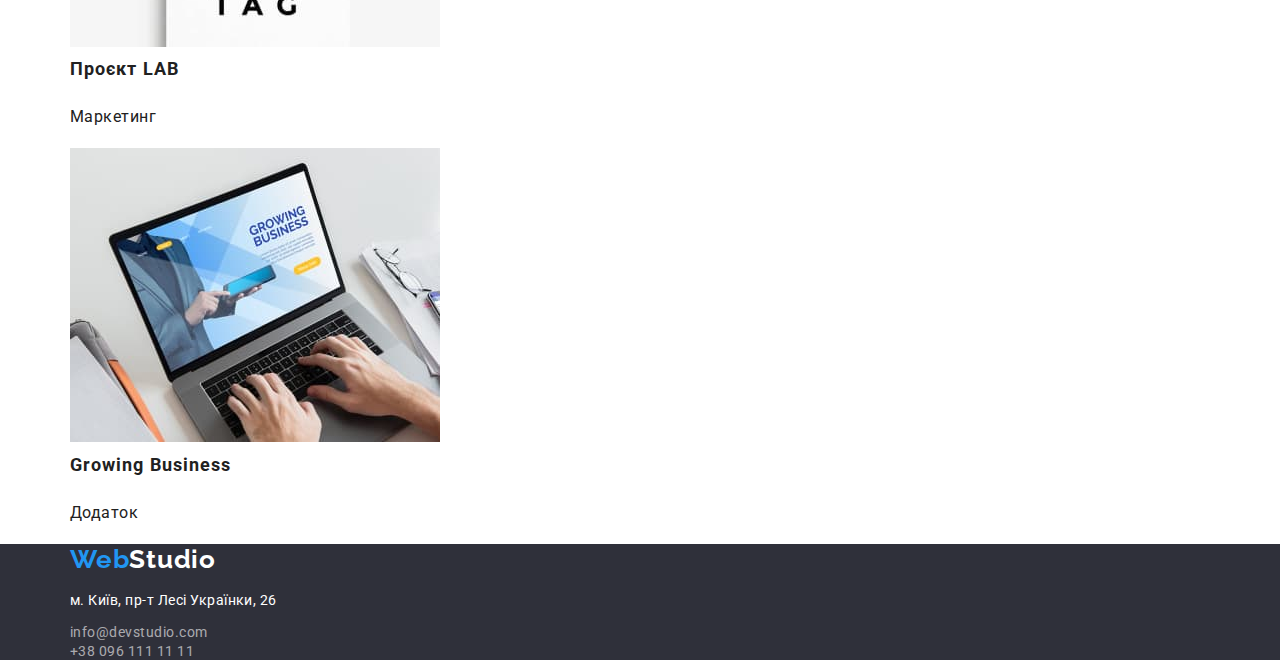
==== commit cd8b2e97: "3 changed files" ====
--- a/portfolio.html
+++ b/portfolio.html
@@ -11,22 +11,24 @@
   <link rel="stylesheet" href="https://cdnjs.cloudflare.com/ajax/libs/modern-normalize/1.1.0/modern-normalize.min.css">
   <link rel="stylesheet" href="./css/styles.css">
 </head>
-
 <body>
   <header>
     <div class="container">
-      <nav class="site-nav-link">
-        <a href="./index.html" class="logo">Web<span class="logo-studio">Studio</span></a>
+      <div class="header-container">
+        <nav class="site-nav-link">
+          <a href="./index.html" class="logo">Web<span class="logo-studio">Studio</span></a>
+          <ul class="site-nav-list">
+            <li class="item"><a href="./index.html" class="nav-page">Студія</a></li>
+            <li class="item"><a href="./portfolio.html" class="nav-studio">Портфоліо</a></li>
+            <li class="item"><a href="Контакти" class="nav-page">Контакти</a></li>
+          </ul>
+        </nav>
         <ul>
-          <li><a href="./index.html" class="nav-page">Студія</a></li>
-          <li><a href="./portfolio.html" class="nav-studio">Портфоліо</a></li>
-          <li><a href="Контакти" class="nav-page">Контакти</a></li>
+          <li><a href="mailto:info@devstudio.com" class="contakt-link">info@devstudio.com</a></li>
+          <li><a href="tel:+380961111111" class="contakt-link">+38 096 111 11 11</a></li>
         </ul>
-      </nav>
-      <ul>
-        <li><a href="mailto:info@devstudio.com" class="contakt-link">info@devstudio.com</a></li>
-        <li><a href="tel:+380961111111" class="contakt-link">+38 096 111 11 11</a></li>
-      </ul>
+      </div>
+      
     </div>
   </header>
   <section>
--- a/css/styles.css
+++ b/css/styles.css
@@ -14,7 +14,6 @@
     background-color: var(--background-color-primary);
     font-family: Roboto, sans-serif;
     letter-spacing: 0.03em;
-    
 }
 a {
     text-decoration: none;
@@ -34,22 +33,31 @@
     margin-top: 0;
 }
 .container {
-    width: 1200px;
+    width: 1170px;
     margin-left: auto;
     margin-right: auto;
     padding-left: 15px;
     padding-right: 15px;
-    background-color: aqua;
-}
+}
+/*header*/
+
+
+/* header container */
+.header-container {
+    display: flex;
+    justify-content: space-between;
+}
+
+
+
+
 
 .logo {
     color: var(--color-akcent);
 }
-
 .logo-studio {
     color: var(--color-logo);
 }
-
 .logo,
 .logo-studio {
     font-family: Raleway, sans-serif;
@@ -58,7 +66,6 @@
     line-height: 1.19;
     letter-spacing: 0.03em;
 }
-
 .main-button {
     color: var(--background-color-primary);
     background-color: var(--color-akcent);
@@ -72,12 +79,10 @@
     line-height: 1.87;
     letter-spacing: 0.06em;
 }
-
 .main-button:hover,
 .main-button:focus {
     background-color: var(--background-color-akcent-secondary);
 }
-
 /* contacts */
 .contakt-link {
     color: var(--color-text-secondary);
@@ -86,23 +91,27 @@
     line-height: 1.14;
     letter-spacing: 0.02em;
 }
-
 .contakt-link:hover {
     color: var(--color-akcent);
 }
-
 .contakt-link:focus {
     color: var(--color-akcent);
 }
-
 /* site nav */
+.site-nav-list {
+    display: flex;
+}
+.site-nav-list .item {
+    margin-right: 50px;
+    outline: 1px solid red;
+
+}
 .site-nav-link {
     font-weight: 500;
     font-size: 14px;
     line-height: 1.14;
     letter-spacing: 0.02em;
 }
-
 .nav-studio,
 .nav-page {
     color: var(--color-text-primary);
@@ -121,13 +130,11 @@
 .nav-studio:visited {
     color: var(--color-akcent);
 }
-
 /* main */
 .main,
 .footer {
     background-color: var(--background-color-akcent);
 }
-
 .main-title {
     color: var(--background-color-primary);
     font-weight: 900;
@@ -143,20 +150,17 @@
     background-color: var(--background-color-secondary);
     cursor: pointer;
 }
-
 /*features*/
 .features-title {
     font-size: 14px;
     line-height: 16px;
     text-transform: uppercase;
 }
-
 .section-text {
     color: var(--color-text-secondary);
     font-size: 14px;
     line-height: 1.71;
 }
-
 /* what we do */
 .section-title {
     color: var(--color-text-primary);
@@ -164,16 +168,13 @@
     line-height: 1.16;
     text-align: center;
 }
-
 /* our team */
 .section {
     background-color: var(--background-color-secondary);
 }
-
 .section-image {
     background-color: var(--background-color-primary);
 }
-
 .members-name {
     color: var(--color-text-primary);
     font-weight: 500;
@@ -181,14 +182,12 @@
     line-height: 1.19;
     text-align: center;
 }
-
 .section-position {
     color: var(--color-text-secondary);
     font-size: 16px;
     line-height: 1.19;
     text-align: center;
 }
-
 /* portfolio */
 .button-portfolio {
     color: var(--color-text-primary);
@@ -201,25 +200,21 @@
     letter-spacing: 0.03em;
     cursor: pointer;
 }
-
 .button-portfolio:hover,
 .button-portfolio:focus {
     color: var(--background-color-primary);
     background-color: var(--color-akcent);
 }
-
 .section-project {
     font-size: 18px;
     line-height: 2;
     letter-spacing: 0.06em;
 }
-
 .project-text {
     font-size: 16px;
     line-height: 1.87;
     letter-spacing: 0.03em;
 }
-
 /* footer */
 .logo-footer {
     color: var(--color-akcent);
@@ -244,7 +239,6 @@
     font-size: 14px;
     line-height: 1.14;
 }
-
 .footer-info {
     color: var(--color-text-footer);
     font-style: normal;
@@ -252,7 +246,6 @@
     font-size: 14px;
     line-height: 1.14;
 }
-
 .footer-info:hover,
 .footer-info:focus {
     color: var(--color-akcent);
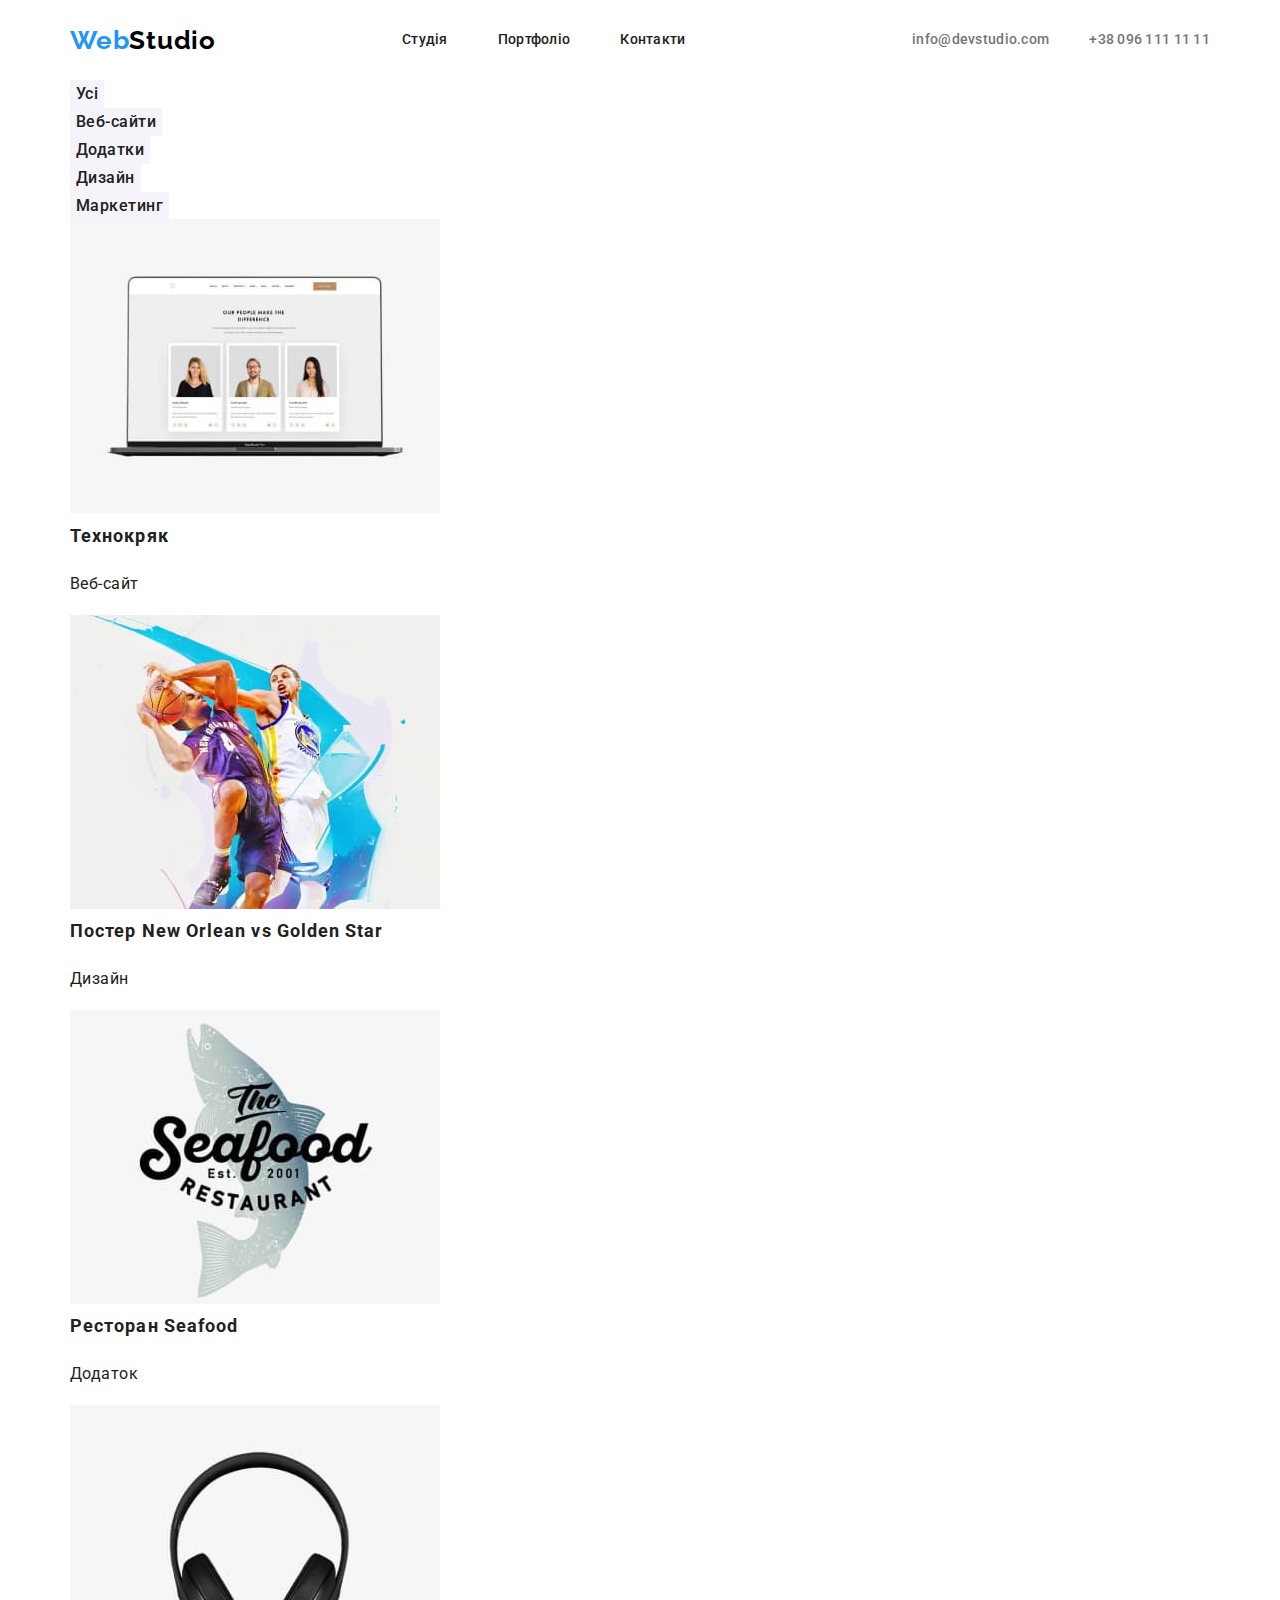
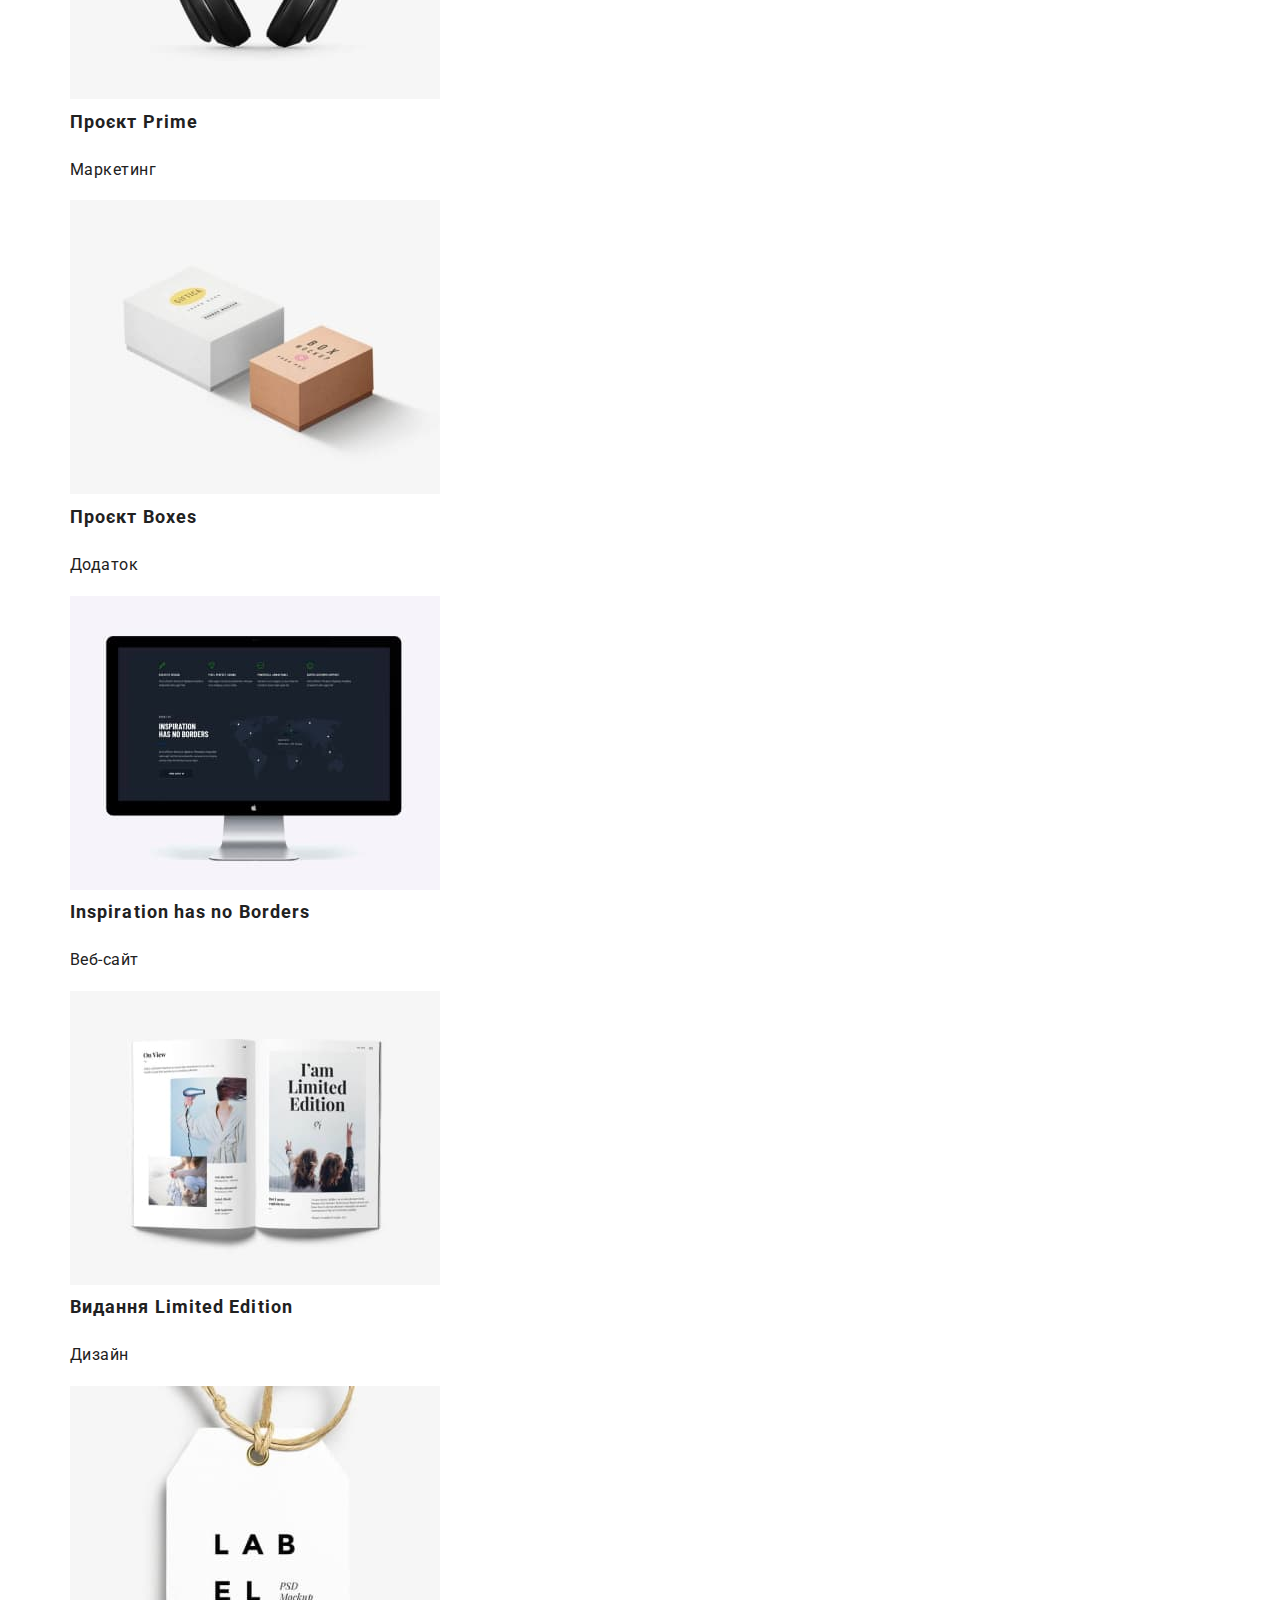
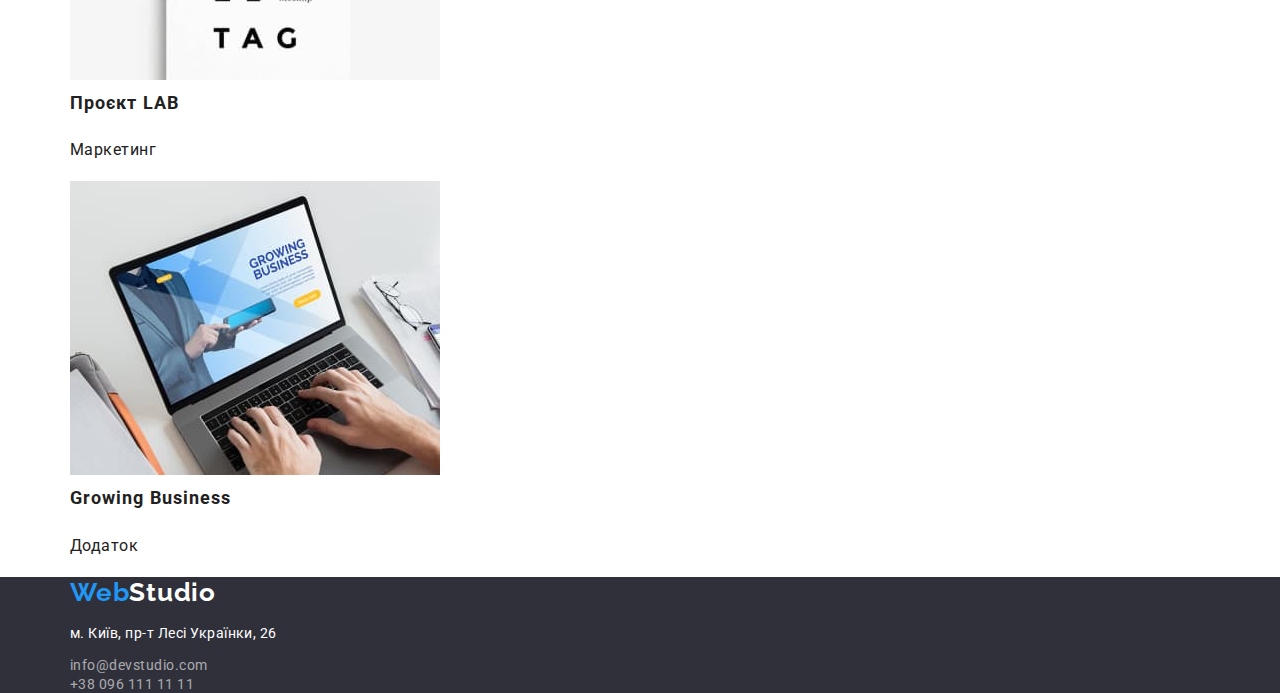
==== commit 1ba929a8: "apdate header" ====
--- a/portfolio.html
+++ b/portfolio.html
@@ -23,12 +23,11 @@
             <li class="item"><a href="Контакти" class="nav-page">Контакти</a></li>
           </ul>
         </nav>
-        <ul>
-          <li><a href="mailto:info@devstudio.com" class="contakt-link">info@devstudio.com</a></li>
-          <li><a href="tel:+380961111111" class="contakt-link">+38 096 111 11 11</a></li>
+        <ul class="container-contacts">
+          <li class="item"><a href="mailto:info@devstudio.com" class="contact-link">info@devstudio.com</a></li>
+          <li class="item"><a href="tel:+380961111111" class="contact-link">+38 096 111 11 11</a></li>
         </ul>
       </div>
-      
     </div>
   </header>
   <section>
--- a/css/styles.css
+++ b/css/styles.css
@@ -48,10 +48,6 @@
     justify-content: space-between;
 }
 
-
-
-
-
 .logo {
     color: var(--color-akcent);
 }
@@ -60,11 +56,14 @@
 }
 .logo,
 .logo-studio {
+    margin-right: 93px;
+    
     font-family: Raleway, sans-serif;
     font-weight: 700;
     font-size: 26px;
     line-height: 1.19;
     letter-spacing: 0.03em;
+
 }
 .main-button {
     color: var(--background-color-primary);
@@ -84,29 +83,42 @@
     background-color: var(--background-color-akcent-secondary);
 }
 /* contacts */
-.contakt-link {
+.container-contacts {
+    display: flex;
+}
+.container-contacts .item + .item {
+    margin-left: 40px;
+}
+.contact-link {
+    display: block;
+    padding-top: 32px;
+    padding-bottom: 32px;
+
     color: var(--color-text-secondary);
+
     font-weight: 500;
     font-size: 14px;
     line-height: 1.14;
     letter-spacing: 0.02em;
 }
-.contakt-link:hover {
-    color: var(--color-akcent);
-}
-.contakt-link:focus {
+.contact-link:hover {
+    color: var(--color-akcent);
+}
+.contact-link:focus {
     color: var(--color-akcent);
 }
 /* site nav */
 .site-nav-list {
     display: flex;
 }
-.site-nav-list .item {
+
+.site-nav-list .item:not(:last-child) {
     margin-right: 50px;
-    outline: 1px solid red;
-
 }
 .site-nav-link {
+    display: flex;
+    align-items: center;
+
     font-weight: 500;
     font-size: 14px;
     line-height: 1.14;
@@ -114,7 +126,12 @@
 }
 .nav-studio,
 .nav-page {
-    color: var(--color-text-primary);
+    display: block;
+    padding-top: 32px;
+    padding-bottom: 32px;
+
+    color: var(--color-text-primary);
+    
 }
 
 .nav-studio:hover,
@@ -137,6 +154,7 @@
 }
 .main-title {
     color: var(--background-color-primary);
+
     font-weight: 900;
     font-size: 44px;
     line-height: 1.36;
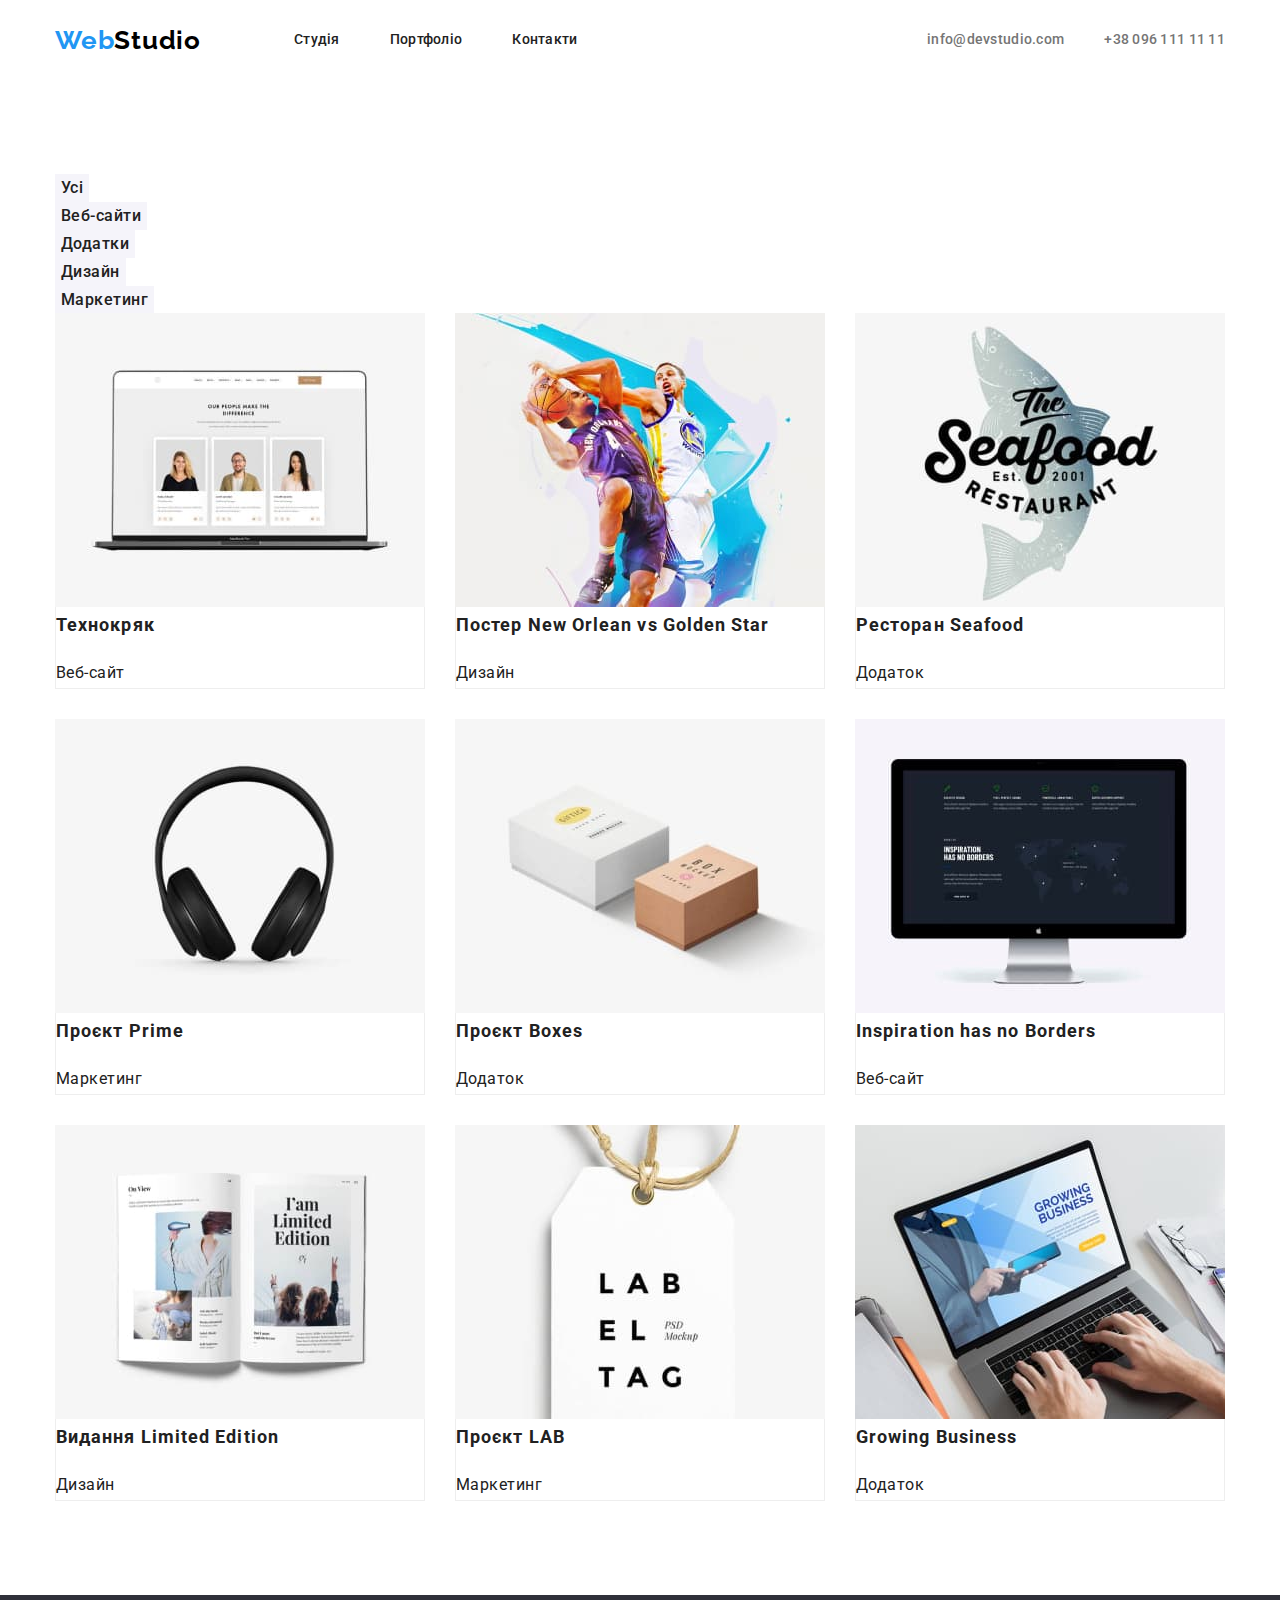
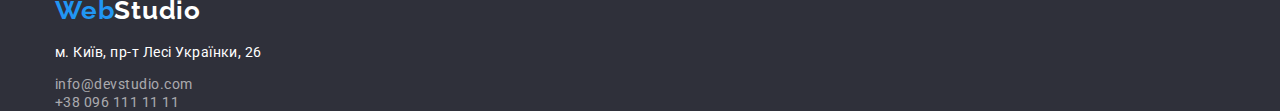
==== commit 24627387: "apdate portfolio.html" ====
--- a/portfolio.html
+++ b/portfolio.html
@@ -30,7 +30,7 @@
       </div>
     </div>
   </header>
-  <section>
+  <section class="section">
     <div class="container">
       <ul>
         <li>
@@ -51,51 +51,69 @@
       </ul>
     </div>
     <div class="container">
-      <ul>
-        <li>
+      <ul class="projects">
+        <li class="item">
           <img src="./img/portfolio1.jpg" alt="веб-сайт" width="370">
-          <h2 class="section-project">Технокряк</h2>
-          <p class="project-text">Веб-сайт</p>
+          <div class="portfolio-card">
+            <h2 class="section-project">Технокряк</h2>
+            <p class="project-text">Веб-сайт</p>
+          </div>
         </li>
-        <li>
+        <li class="item">
           <img src="./img/portfolio2.jpg" alt="постер з баскетболістами" width="370">
-          <h2 class="section-project">Постер New Orlean vs Golden Star</h2>
-          <p class="project-text">Дизайн</p>
+          <div class="portfolio-card">
+            <h2 class="section-project">Постер New Orlean vs Golden Star</h2>
+            <p class="project-text">Дизайн</p>
+          </div>
         </li>
-        <li>
+        <li class="item">
           <img src="./img/portfolio3.jpg" alt="емблема ресторану" width="370">
-          <h2 class="section-project">Ресторан Seafood</h2>
-          <p class="project-text">Додаток</p>
+          <div class="portfolio-card">
+            <h2 class="section-project">Ресторан Seafood</h2>
+            <p class="project-text">Додаток</p>
+          </div>
         </li>
-        <li>
+        <li class="item">
           <img src="./img/portfolio4.jpg" alt="чорні навушники" width="370">
-          <h2 class="section-project">Проєкт Prime</h2>
-          <p class="project-text">Маркетинг</p>
+          <div class="portfolio-card">
+            <h2 class="section-project">Проєкт Prime</h2>
+            <p class="project-text">Маркетинг</p>
+          </div>
         </li>
-        <li>
+        <li class="item">
           <img src="./img/portfolio5.jpg" alt="дві коробки" width="370">
-          <h2 class="section-project">Проєкт Boxes</h2>
-          <p class="project-text">Додаток</p>
+          <div class="portfolio-card">
+            <h2 class="section-project">Проєкт Boxes</h2>
+            <p class="project-text">Додаток</p>
+          </div>
         </li>
-        <li>
+        <li class="item">
           <img src="./img/portfolio6.jpg" alt="монітор комп'ютера" width="370">
-          <h2 class="section-project">Inspiration has no Borders</h2>
-          <p class="project-text">Веб-сайт</p>
+          <div class="portfolio-card">
+            <h2 class="section-project">Inspiration has no Borders</h2>
+            <p class="project-text">Веб-сайт</p>
+          </div>
         </li>
-        <li>
+        <li class="item">
           <img src="./img/portfolio7.jpg" alt="розгорнутий журнал" width="370">
-          <h2 class="section-project">Видання Limited Edition</h2>
-          <p class="project-text">Дизайн</p>
+          <div class="portfolio-card">
+            <h2 class="section-project">Видання Limited Edition</h2>
+            <p class="project-text">Дизайн</p>
+          </div>
         </li>
-        <li>
+        <li class="item">
           <img src="./img/portfolio8.jpg" alt="бірка з надписом label tag" width="370">
-          <h2 class="section-project">Проєкт LAB</h2>
-          <p class="project-text">Маркетинг</p>
+          <div class="portfolio-card">
+            <h2 class="section-project">Проєкт LAB</h2>
+            <p class="project-text">Маркетинг</p>
+          </div>
         </li>
-        <li>
+        <li class="item">
           <img src="./img/portfolio9.jpg" alt="руки працюють на ноутбуці" width="370">
-          <h2 class="section-project">Growing Business</h2>
-          <p class="project-text">Додаток</p>
+          <div class="portfolio-card">
+            <h2 class="section-project">Growing Business</h2>
+            <p class="project-text">Додаток</p>
+          </div>
         </li>
       </ul>
     </div>
--- a/css/styles.css
+++ b/css/styles.css
@@ -8,20 +8,13 @@
     --background-color-secondary: #F5F4FA;
     --background-color-akcent: #2F303A;
     --background-color-akcent-secondary: #188ce8;
+    --border-color: #EEEEEE;
 }
 body {
     color: var(--color-text-primary);
     background-color: var(--background-color-primary);
     font-family: Roboto, sans-serif;
     letter-spacing: 0.03em;
-}
-a {
-    text-decoration: none;
-}
-ul {
-    list-style: none;
-    margin: 0;
-    padding: 0;
 }
 h1,
 h2,
@@ -32,22 +25,33 @@
 p {
     margin-top: 0;
 }
+a {
+    text-decoration: none;
+    color: inherit;
+}
+ul {
+    list-style: none;
+    margin: 0;
+    padding-left: 0;
+}
+img {
+    display: block;
+    max-width: 100%;
+    height: auto;
+}
 .container {
-    width: 1170px;
+    width: 1200px;
     margin-left: auto;
     margin-right: auto;
     padding-left: 15px;
     padding-right: 15px;
 }
-/*header*/
-
-
 /* header container */
 .header-container {
     display: flex;
     justify-content: space-between;
 }
-
+/*header*/
 .logo {
     color: var(--color-akcent);
 }
@@ -56,31 +60,14 @@
 }
 .logo,
 .logo-studio {
-    margin-right: 93px;
-    
     font-family: Raleway, sans-serif;
     font-weight: 700;
     font-size: 26px;
     line-height: 1.19;
     letter-spacing: 0.03em;
-
-}
-.main-button {
-    color: var(--background-color-primary);
-    background-color: var(--color-akcent);
-    box-shadow: 0px 4px 4px rgba(0, 0, 0, 0.15);
-    border: none;
-    border-radius: 4px;
-    cursor: pointer;
-    font-family: inherit;
-    font-weight: 700;
-    font-size: 16px;
-    line-height: 1.87;
-    letter-spacing: 0.06em;
-}
-.main-button:hover,
-.main-button:focus {
-    background-color: var(--background-color-akcent-secondary);
+}
+.logo-studio {
+    margin-right: 93px;
 }
 /* contacts */
 .container-contacts {
@@ -111,7 +98,6 @@
 .site-nav-list {
     display: flex;
 }
-
 .site-nav-list .item:not(:last-child) {
     margin-right: 50px;
 }
@@ -130,44 +116,61 @@
     padding-top: 32px;
     padding-bottom: 32px;
 
-    color: var(--color-text-primary);
-    
-}
-
+    color: var(--color-text-primary); 
+}
 .nav-studio:hover,
 .nav-studio:focus {
     color: var(--color-akcent);
 }
-
 .nav-page:hover,
 .nav-page:focus {
     color: var(--color-akcent);
 }
-
 .nav-studio:visited {
     color: var(--color-akcent);
 }
 /* main */
+.main {
+    text-align: center;
+    padding-top: 200px;
+    padding-bottom: 200px;
+}
+.main-title {
+    margin-bottom: 30px;
+    color: var(--background-color-primary);
+
+    font-weight: 900;
+    font-size: 44px;
+    line-height: 1.36;
+    letter-spacing: 0.06em;
+    text-transform: uppercase;
+}
+.main-button {
+    display: inline-block;
+
+    color: var(--background-color-primary);
+    background-color: var(--color-akcent);
+    box-shadow: 0px 4px 4px rgba(0, 0, 0, 0.15);
+    border: none;
+    border-radius: 4px;
+    padding: 10px 24px;
+    cursor: pointer;
+
+    font-family: inherit;
+    font-weight: 700;
+    font-size: 16px;
+    line-height: 1.87;
+    letter-spacing: 0.06em;
+}
+.main-button:hover,
+.main-button:focus {
+    background-color: var(--background-color-akcent-secondary);
+}
 .main,
 .footer {
     background-color: var(--background-color-akcent);
 }
-.main-title {
-    color: var(--background-color-primary);
-
-    font-weight: 900;
-    font-size: 44px;
-    line-height: 1.36;
-    text-align: center;
-    letter-spacing: 0.06em;
-    text-transform: uppercase;
-}
-
-.button {
-    color: var(--background-color-primary);
-    background-color: var(--background-color-secondary);
-    cursor: pointer;
-}
+
 /*features*/
 .features-title {
     font-size: 14px;
@@ -179,17 +182,30 @@
     font-size: 14px;
     line-height: 1.71;
 }
+.features-list {
+    display: flex;
+}
+.features-list .item:not(:last-child) {
+    margin-right: 30px;
+}
 /* what we do */
 .section-title {
+    margin-bottom: 50px;
     color: var(--color-text-primary);
     font-size: 36px;
     line-height: 1.16;
     text-align: center;
 }
+.what-we-do {
+    display: flex;
+}
+.what-we-do .item.item:not(:last-child) {
+    margin-right: 30px;
+}
 /* our team */
-.section {
-    background-color: var(--background-color-secondary);
-}
+/* .section {
+    background-color: var(--background-color-secondary); */
+
 .section-image {
     background-color: var(--background-color-primary);
 }
@@ -201,6 +217,7 @@
     text-align: center;
 }
 .section-position {
+    margin-bottom: 0;
     color: var(--color-text-secondary);
     font-size: 16px;
     line-height: 1.19;
@@ -223,6 +240,20 @@
     color: var(--background-color-primary);
     background-color: var(--color-akcent);
 }
+.projects {
+    display: flex;
+    flex-wrap: wrap;
+}
+.projects .item {
+    margin-right: 30px;
+    margin-bottom: 30px;
+}
+.projects .item:nth-child(3n) {
+    margin-right: 0;
+}
+.projects .item:nth-last-child(-n+3) {
+    margin-bottom: 0;
+}
 .section-project {
     font-size: 18px;
     line-height: 2;
@@ -232,6 +263,11 @@
     font-size: 16px;
     line-height: 1.87;
     letter-spacing: 0.03em;
+    margin-bottom: 0;
+}
+.portfolio-card {
+    border: 1px solid var(--border-color);
+    border-top: 0;
 }
 /* footer */
 .logo-footer {
@@ -267,4 +303,16 @@
 .footer-info:hover,
 .footer-info:focus {
     color: var(--color-akcent);
+}
+
+.section {
+    padding-top: 94px;
+    padding-bottom: 94px;
+}
+
+
+.button {
+    color: var(--background-color-primary);
+    background-color: var(--background-color-secondary);
+    cursor: pointer;
 }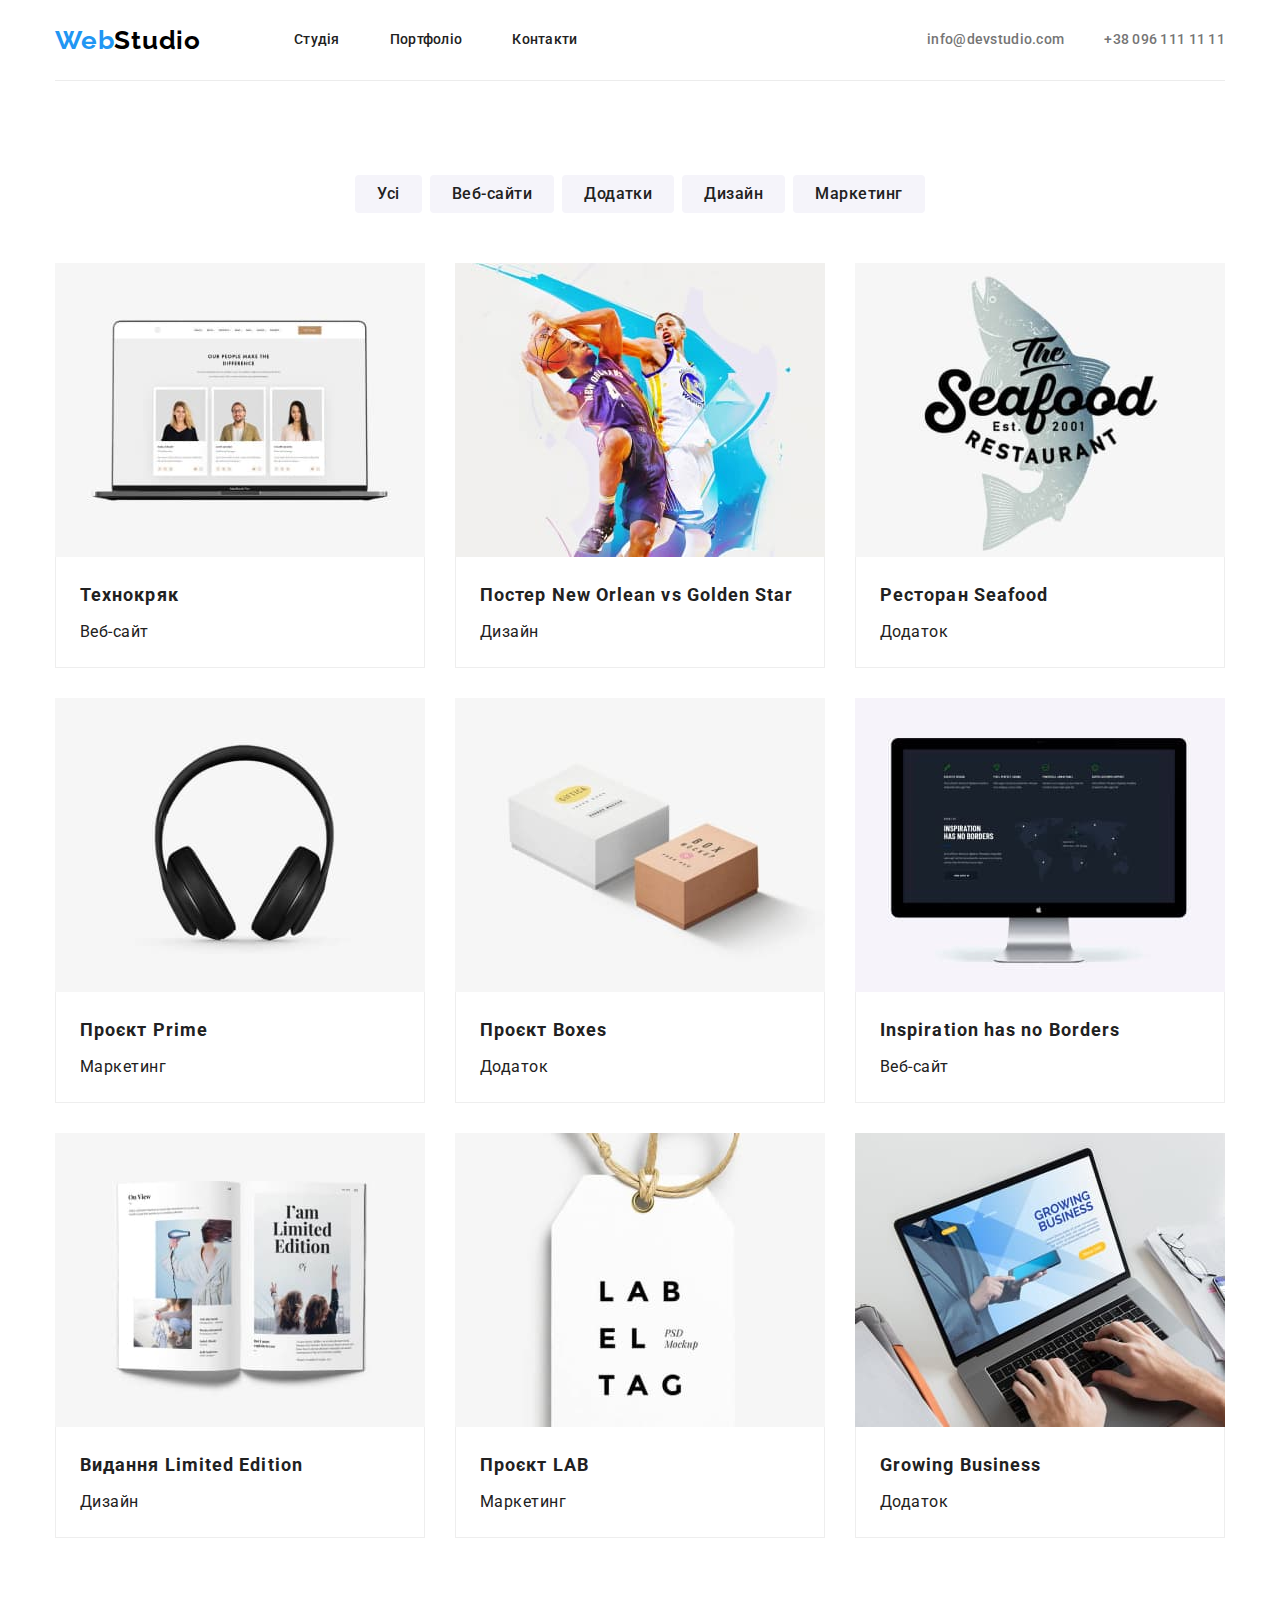
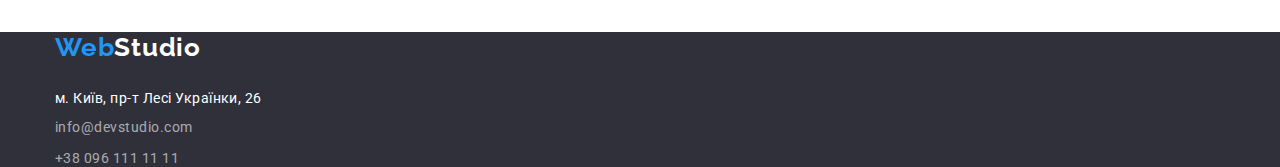
==== commit ee2170b1: "finished portfolio.html" ====
--- a/portfolio.html
+++ b/portfolio.html
@@ -32,20 +32,20 @@
   </header>
   <section class="section">
     <div class="container">
-      <ul>
-        <li>
+      <ul class="button-flex">
+        <li class="item">
           <button type="button" class="button-portfolio">Усі</button>
         </li>
-        <li>
+        <li class="item">
           <button type="button" class="button-portfolio">Веб-сайти</button>
         </li>
-        <li>
+        <li class="item">
           <button type="button" class="button-portfolio">Додатки</button>
         </li>
-        <li>
+        <li class="item">
           <button type="button" class="button-portfolio">Дизайн</button>
         </li>
-        <li>
+        <li class="item">
           <button type="button" class="button-portfolio">Маркетинг</button>
         </li>
       </ul>
@@ -121,12 +121,12 @@
   <!--footer-->
   <footer class="footer">
     <div class="container">
-      <h3><a href="./index.html" class="logo-footer">Web<span class="logo-studiof">Studio</span></a></h3>
+      <h3 class="footer-title"><a href="./index.html" class="logo-footer">Web<span class="logo-studiof">Studio</span></a></h3>
       <address>
         <p class="footer-adress">м. Київ, пр-т Лесі Українки, 26</p>
-        <ul>
-          <li><a href="mailto:info@devstudio.com" class="footer-info">info@devstudio.com</a></li>
-          <li><a href="tel:+380961111111" class="footer-info">+38 096 111 11 11</a></li>
+        <ul class="footer-contacts">
+          <li class="item"><a href="mailto:info@devstudio.com" class="footer-info">info@devstudio.com</a></li>
+          <li class="item"><a href="tel:+380961111111" class="footer-info">+38 096 111 11 11</a></li>
         </ul>
       </address>
     </div>
--- a/css/styles.css
+++ b/css/styles.css
@@ -8,6 +8,7 @@
     --background-color-secondary: #F5F4FA;
     --background-color-akcent: #2F303A;
     --background-color-akcent-secondary: #188ce8;
+    --header-border-color:#ECECEC;
     --border-color: #EEEEEE;
 }
 body {
@@ -50,6 +51,7 @@
 .header-container {
     display: flex;
     justify-content: space-between;
+    border-bottom: 1px solid var(--header-border-color) ;
 }
 /*header*/
 .logo {
@@ -199,15 +201,27 @@
 .what-we-do {
     display: flex;
 }
-.what-we-do .item.item:not(:last-child) {
+.what-we-do .item {
     margin-right: 30px;
+}
+.what-we-do .item:nth-child(3n) {
+    margin-right: 0;
 }
 /* our team */
 /* .section {
     background-color: var(--background-color-secondary); */
+.team {
+    display: flex;
+}
 
 .section-image {
     background-color: var(--background-color-primary);
+}
+.team .section-image {
+    margin-right: 30px;
+}
+.team .section-image:nth-child(4n) {
+    margin-right: 0;
 }
 .members-name {
     color: var(--color-text-primary);
@@ -224,11 +238,18 @@
     text-align: center;
 }
 /* portfolio */
+.button-flex {
+    display: flex;
+    margin-bottom: 50px;
+    justify-content: center;
+}
 .button-portfolio {
+    padding: 6px 22px;
     color: var(--color-text-primary);
     background-color: var(--background-color-secondary);
     font-family: inherit;
     border: none;
+    border-radius: 4px;
     font-weight: 500;
     font-size: 16px;
     line-height: 1.62;
@@ -240,6 +261,10 @@
     color: var(--background-color-primary);
     background-color: var(--color-akcent);
 }
+.button-flex .item:not(:last-child) {
+    margin-right: 8px;
+}
+
 .projects {
     display: flex;
     flex-wrap: wrap;
@@ -255,6 +280,7 @@
     margin-bottom: 0;
 }
 .section-project {
+    margin-bottom: 4px;
     font-size: 18px;
     line-height: 2;
     letter-spacing: 0.06em;
@@ -268,6 +294,7 @@
 .portfolio-card {
     border: 1px solid var(--border-color);
     border-top: 0;
+    padding: 20px 24px;
 }
 /* footer */
 .logo-footer {
@@ -286,12 +313,16 @@
     line-height: 1.19;
     letter-spacing: 0.03em;
 }
+.footer-title {
+    margin-bottom: 28px;
+}
 
 .footer-adress {
     color: var(--background-color-primary);
     font-style: normal;
     font-size: 14px;
     line-height: 1.14;
+    margin-bottom: 12px;
 }
 .footer-info {
     color: var(--color-text-footer);
@@ -304,6 +335,9 @@
 .footer-info:focus {
     color: var(--color-akcent);
 }
+.footer-contacts .item:nth-last-child(2) {
+    margin-bottom: 12px;
+}
 
 .section {
     padding-top: 94px;
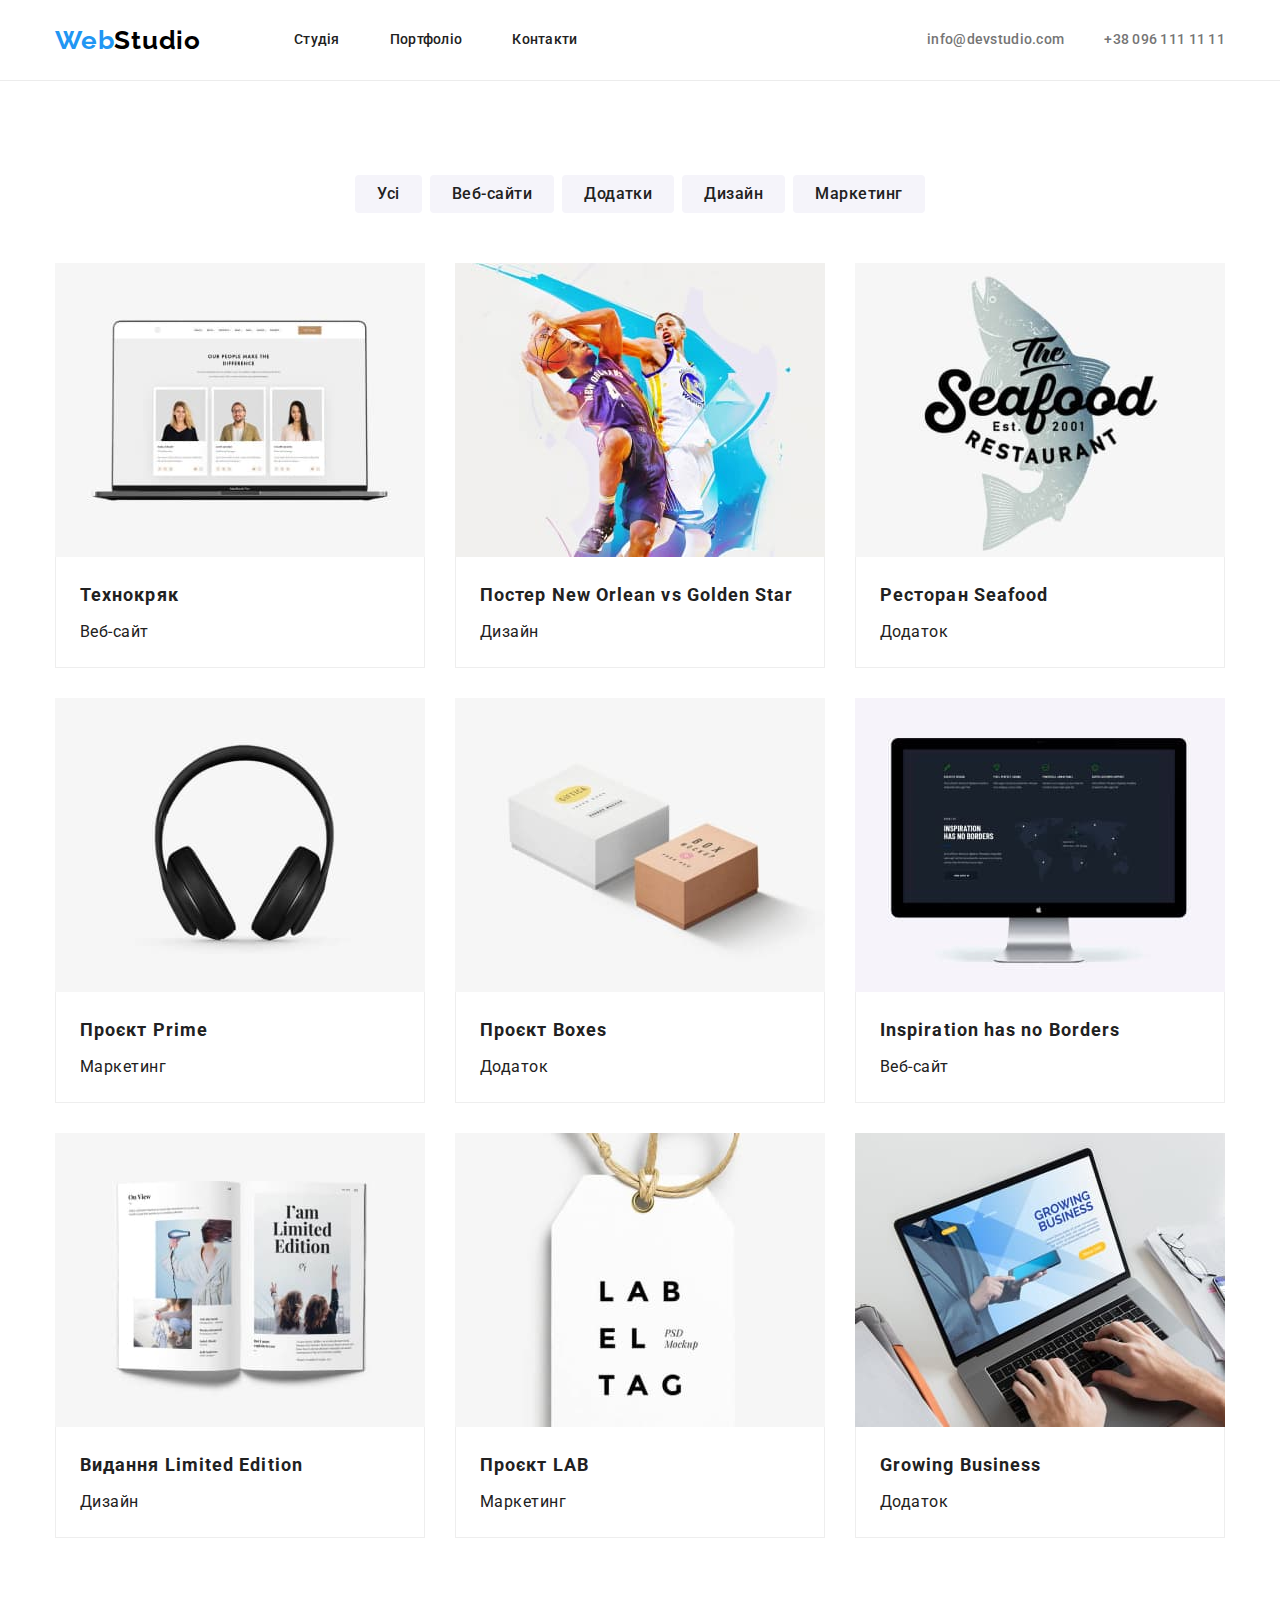
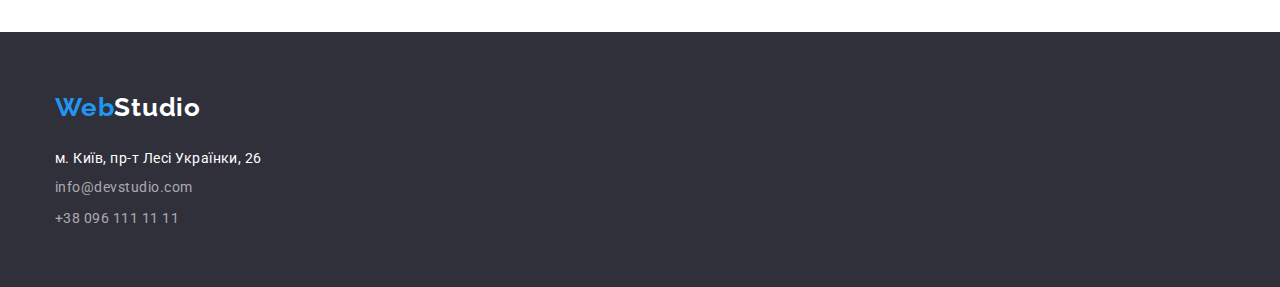
==== commit af0f5b52: "apdate hw-03" ====
--- a/portfolio.html
+++ b/portfolio.html
@@ -12,22 +12,20 @@
   <link rel="stylesheet" href="./css/styles.css">
 </head>
 <body>
-  <header>
-    <div class="container">
-      <div class="header-container">
-        <nav class="site-nav-link">
-          <a href="./index.html" class="logo">Web<span class="logo-studio">Studio</span></a>
-          <ul class="site-nav-list">
-            <li class="item"><a href="./index.html" class="nav-page">Студія</a></li>
-            <li class="item"><a href="./portfolio.html" class="nav-studio">Портфоліо</a></li>
-            <li class="item"><a href="Контакти" class="nav-page">Контакти</a></li>
-          </ul>
-        </nav>
-        <ul class="container-contacts">
+  <header class="header-portfolio">
+    <div class="container portfolio">
+      <nav class="site-nav-link">
+        <a href="./index.html" class="logo">Web<span class="logo-studio">Studio</span></a>
+        <ul class="site-nav-list">
+          <li class="item"><a href="./index.html" class="nav-page">Студія</a></li>
+          <li class="item"><a href="./portfolio.html" class="nav-studio">Портфоліо</a></li>
+          <li class="item"><a href="Контакти" class="nav-page">Контакти</a></li>
+        </ul>
+      </nav>
+       <ul class="container-contacts">
           <li class="item"><a href="mailto:info@devstudio.com" class="contact-link">info@devstudio.com</a></li>
           <li class="item"><a href="tel:+380961111111" class="contact-link">+38 096 111 11 11</a></li>
-        </ul>
-      </div>
+       </ul>
     </div>
   </header>
   <section class="section">
--- a/css/styles.css
+++ b/css/styles.css
@@ -48,10 +48,9 @@
     padding-right: 15px;
 }
 /* header container */
-.header-container {
+.container.header-container {
     display: flex;
     justify-content: space-between;
-    border-bottom: 1px solid var(--header-border-color) ;
 }
 /*header*/
 .logo {
@@ -174,6 +173,9 @@
 }
 
 /*features*/
+.section.features {
+    padding-bottom: 0;
+}
 .features-title {
     font-size: 14px;
     line-height: 16px;
@@ -190,6 +192,7 @@
 .features-list .item:not(:last-child) {
     margin-right: 30px;
 }
+
 /* what we do */
 .section-title {
     margin-bottom: 50px;
@@ -208,20 +211,24 @@
     margin-right: 0;
 }
 /* our team */
-/* .section {
-    background-color: var(--background-color-secondary); */
+.section.section-team {
+    background-color: var(--background-color-secondary);
+}
 .team {
     display: flex;
 }
-
 .section-image {
     background-color: var(--background-color-primary);
+    filter: drop-shadow(0px 4px 4px rgba(0, 0, 0, 0.25));
 }
 .team .section-image {
     margin-right: 30px;
 }
 .team .section-image:nth-child(4n) {
     margin-right: 0;
+}
+.team-name {
+    padding: 30px 0px;
 }
 .members-name {
     color: var(--color-text-primary);
@@ -238,6 +245,13 @@
     text-align: center;
 }
 /* portfolio */
+.header-portfolio {
+    border-bottom: 1px solid var(--header-border-color);
+}
+.container.portfolio {
+    display: flex;
+    justify-content: space-between;
+}
 .button-flex {
     display: flex;
     margin-bottom: 50px;
@@ -297,6 +311,9 @@
     padding: 20px 24px;
 }
 /* footer */
+.footer {
+    padding: 60px 0px;
+}
 .logo-footer {
     color: var(--color-akcent);
 }
